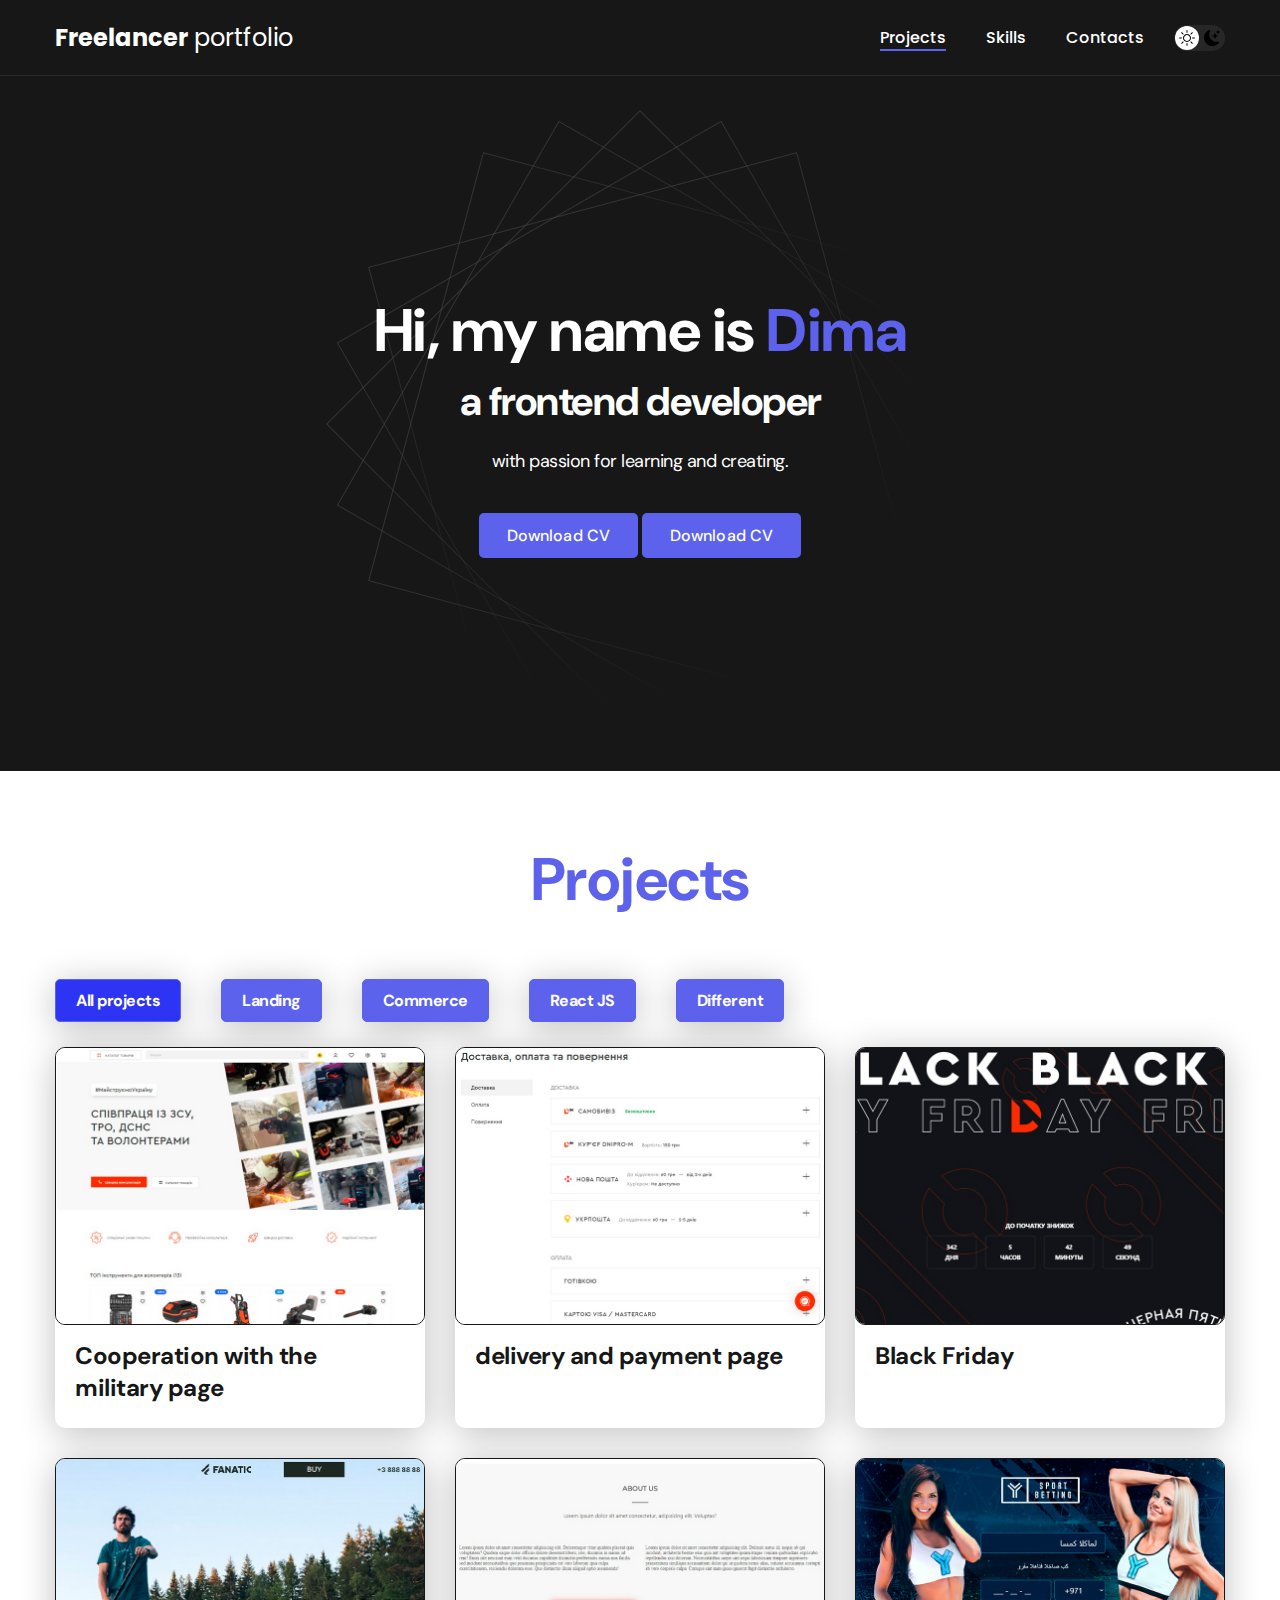
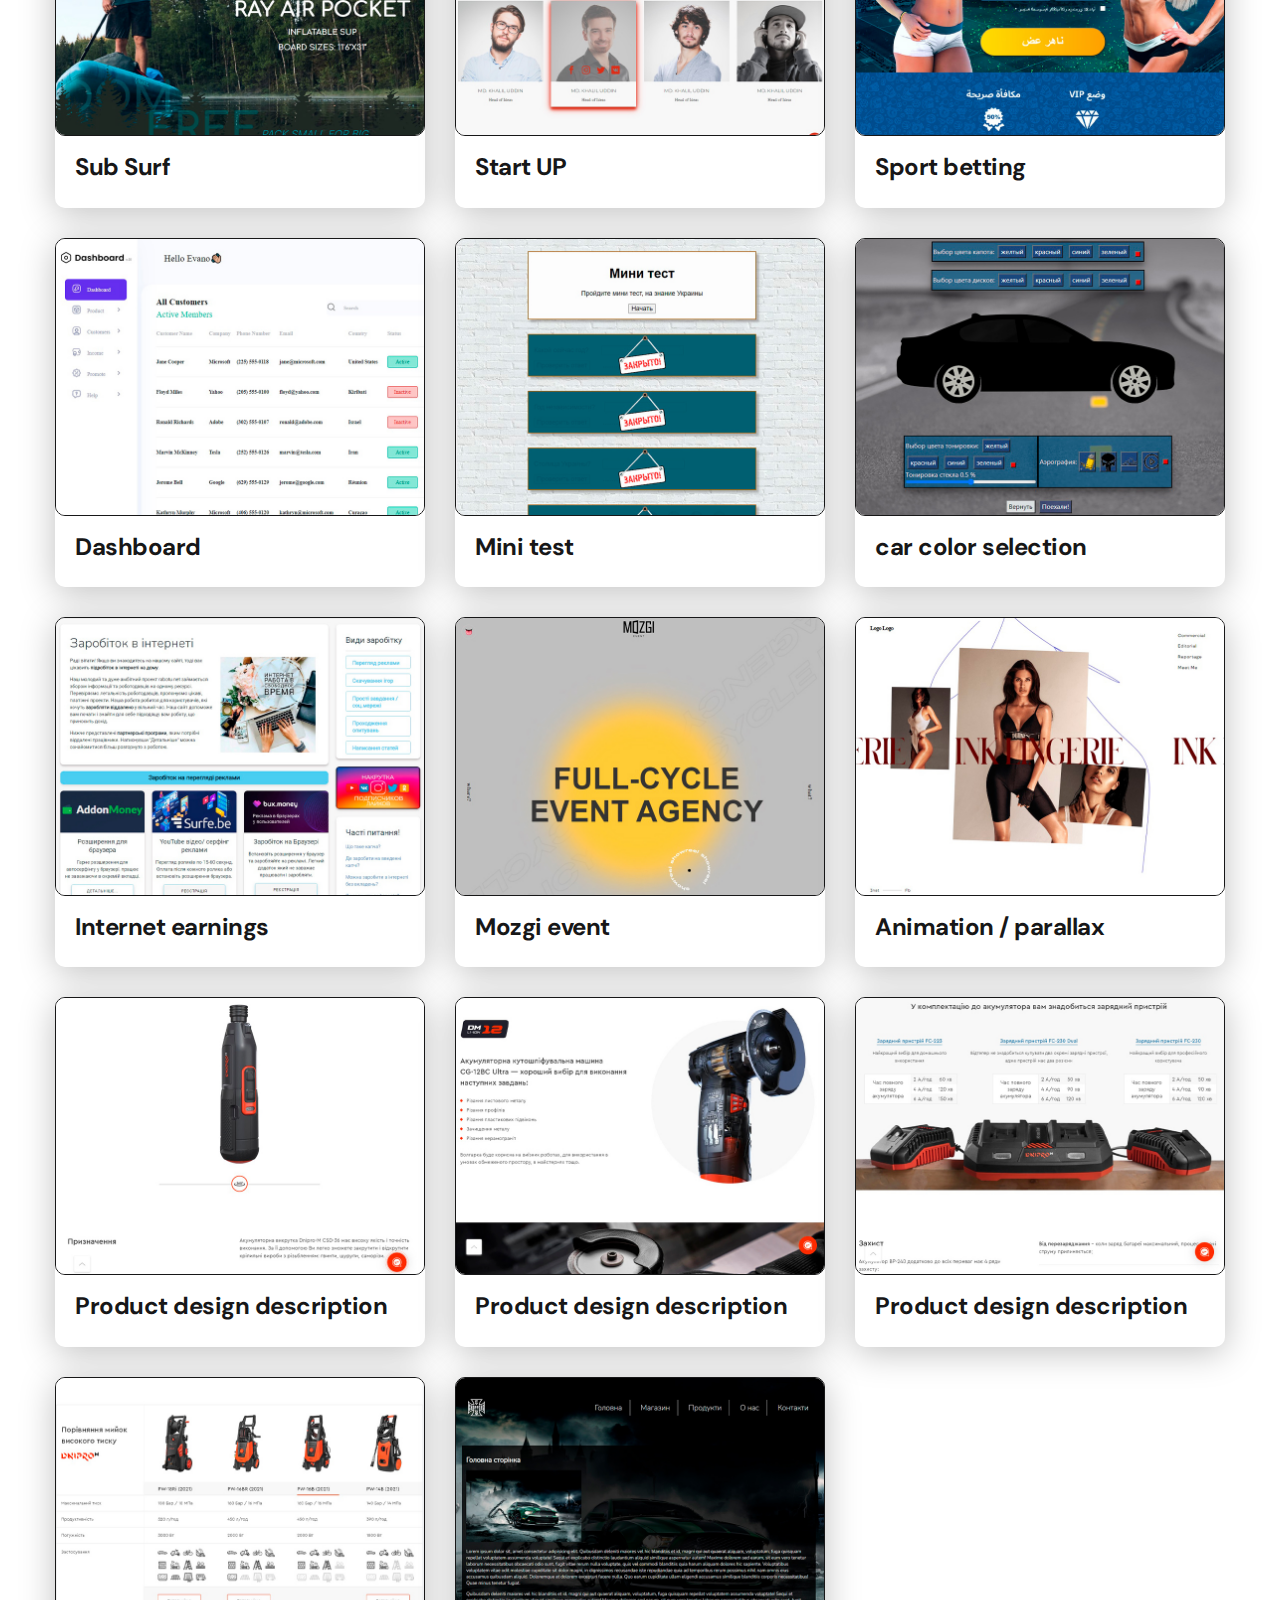
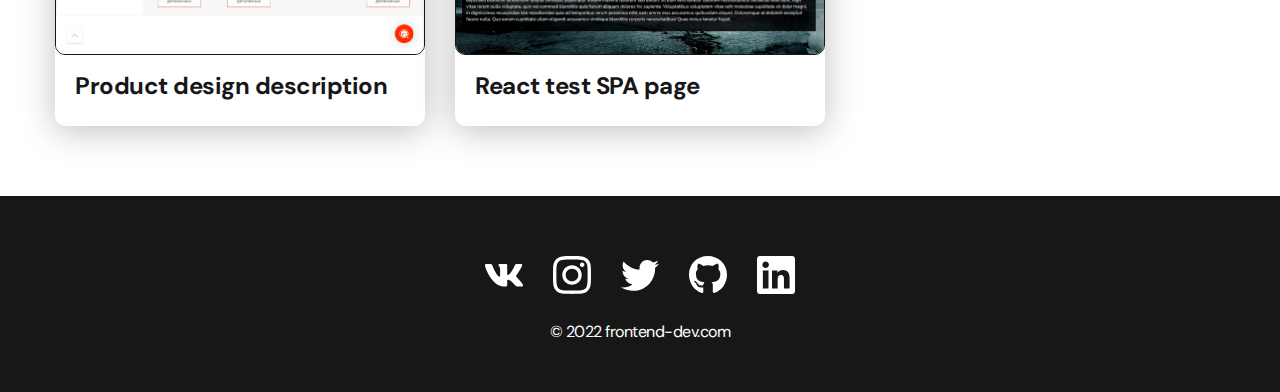
==== index.html @ 2f776481 "dsd" ====
<!DOCTYPE html>
<html lang="en">

<head>
    <meta charset="UTF-8">
    <meta http-equiv="X-UA-Compatible" content="IE=edge">
    <meta name="viewport" content="width=device-width, initial-scale=1.0">
    <title>Kulikov portfolio</title>
    <link rel="stylesheet" href="./css/main.css">
</head>

<body>
    <nav class="nav">
        <div class="container">
            <div class="nav-row">
                <a href="./index.html" class="logo"><strong>Freelancer</strong> portfolio</a>

                <button class="dark-mode-btn">
                    <img src="./img/icons/sun.svg" alt="sun" class="dark-mode-btn__icon">
                    <img src="./img/icons/moon.svg" alt="moon" class="dark-mode-btn__icon">
                </button>

                <ul class="nav-list">
                    <li class="nav-list__item"><a href="./index.html" class="nav-list__link nav-list__link--active">Projects</a></li>
                    <li class="nav-list__item"><a href="./skills.html" class="nav-list__link">Skills</a></li>
                    <li class="nav-list__item"><a href="./contacts.html" class="nav-list__link">Contacts</a></li>
                </ul>
            </div>
        </div>
    </nav>

    <header class="header">
        <div class="header__wrapper">
            <h1 class="header__title">
                <strong>Hi, my name is <em>Dima</em></strong><br>
                a frontend developer
            </h1>
            <div class="header__text">
                <p>with passion for learning and creating.</p>
            </div>
            <a href="/front-end developer.rar" download class="btn">Download CV</a>
            <a href="/front-end developer.pdf" class="btn">Download CV</a>
        </div>
    </header>

    <main class="section">
        <div class="container">
            <h2 class="title-1">Projects</h2>

            <ul class="projects__filter">
                <li class="projects__filter--item projects__filter--item--active">All projects</li>
                <li class="projects__filter--item">Landing</li>
                <li class="projects__filter--item">Commerce</li>
                <li class="projects__filter--item">React JS</li>
                <li class="projects__filter--item">Different</li>
            </ul>


            <ul class="projects" id="projects"></ul>
        </div>
    </main>

    <footer class="footer">
        <div class="container">
            <div class="footer__wrapper">
                <ul class="social">
                    <li class="social__item"><a href="#!"><img src="./img/icons/vk.svg" alt="icon"></a></li>
                    <li class="social__item"><a href="#!"><img src="./img/icons/instagram.svg" alt="icon"></a></li>
                    <li class="social__item"><a href="#!"><img src="./img/icons/twitter.svg" alt="icon"></a></li>
                    <li class="social__item"><a href="#!"><img src="./img/icons/github.svg" alt="icon"></a></li>
                    <li class="social__item"><a href="#!"><img src="./img/icons/linkedIn.svg" alt="icon"></a></li>
                </ul>

                <div class="copyright">
                    <p>© 2022 frontend-dev.com</p>
                </div>
            </div>
        </div>
    </footer>

    <script type="module" src="./js/projects.js"> </script>
    <script src="./js/main.js"> </script>
</body>

</html>

<!-- https://www.youtube.com/watch?v=tYdnepSqtNE&t=24s -->
---- css/main.css ----
@import url("https://fonts.googleapis.com/css2?family=DM+Sans:wght@400;500;700&family=Poppins:wght@400;500;700&display=swap");
@import "./reset.css";
@import "./project-page.css";

/* 
font-family: 'DM Sans', sans-serif; 
font-family: 'Poppins', sans-serif; 
 */
/* *{
    border: 1px solid red;
} */

:root {
    --blackpure: #000;
    --black: #171718;
    --black-border: #26292d;
    --white: #fff;
    --purple: #5c62ec;

    --text-color: var(--black);
    --dark-bg: var(--black);
    --dark-border: var(--black-border);
    --header-text: var(--white);
    --accent: var(--purple);
    
    /* Light mode */
    --page-bg: var(--white);
    --text-color: var(--black);
    --project-card-bg: var(--white);
    --project-card-text: var(--black);
    --box-shadow: 0px 5px 35px rgba(0, 0, 0, 0.25)

}

.dark {
    --page-bg: #252526;
    --text-color: var(--white);
    --project-card-bg: var(--black);
    --project-card-text: var(--white);
    --box-shadow: 0px 5px 35px rgba(0, 0, 0, 0.8)
}

html,
body {
    display: flex;
    flex-direction: column;
    min-height: 100vh;
    font-family: "DM Sans", sans-serif;
    letter-spacing: -0.5px;
    /* light mode */
    background-color: var(--page-bg);
    color: var(--text-color);
}
/* img {
    width: 100%;
    max-width: 100%;
} */
.container {
    padding: 0 15px;
    max-width: 1200px;
    margin: 0 auto;
}

.section {
    padding: 70px 0;
}

.title-1 {
    margin-bottom: 60px;
    font-size: 60px;
    font-weight: 700;
    line-height: 1.3;
    color: var(--accent);
    text-align: center;
}

.title-2 {
    font-size: 40px;
    line-height: 1.3;
    margin-bottom: 20px;
    font-weight: 700;
}
/*-------- Nav --------*/
.nav {
    padding: 20px 0;
    border-bottom: 1px solid var(--dark-border);
    background-color: var(--dark-bg);
    color: var(--header-text);
    letter-spacing: normal;
}

.nav-row {
    display: flex;
    justify-content: flex-end;
    align-items: center;
    column-gap: 30px;
    row-gap: 20px;
    flex-wrap: wrap;
}

.logo {
    margin-right: auto;
    color: var(--header-text);
    font-size: 24px;
    font-family: "Poppins", sans-serif;
}
.logo strong {
    font-weight: 700;
}
.nav-list {
    display: flex;
    flex-wrap: wrap;
    row-gap: 10px;
    align-items: center;
    column-gap: 40px;
    font-size: 16px;
    font-weight: 500;
    font-family: "Poppins", sans-serif;
}

.nav-list__link {
    color: var(--header-text);
    transition: opacity 0.2s ease-in;
}
.nav-list__link:hover {
    opacity: 0.8;
}
.nav-list__link--active {
    position: relative;
}
.nav-list__link--active::before {
    content: "";
    position: absolute;
    top: 100%;
    left: 0;
    display: block;
    height: 2px;
    width: 100%;
    background-color: var(--accent);
}
/*---- Dark mode btn -----*/
.dark-mode-btn {
    order: 1;
    position: relative;
    display: flex;
    justify-content: space-between;
    width: 51px;
    height: 26px;
    background-color: #272727;
    border-radius: 50px;
    padding: 5px;
}
.dark-mode-btn::before {
    content: "";
    position: absolute;
    top: 1px;
    left: 1px;
    display: block;
    width: 24px;
    height: 24px;
    border-radius: 50%;
    background-color: var(--white);
    transition: left 0.2s ease-in;
}
.dark-mode-btn--active::before {
    left: 26px;
}
.dark-mode-btn__icon {
    position: relative;
    z-index: 9;
}

/*---- HEADER -----*/
.header {
    padding: 40px 0;
    min-height: 695px;
    background-color: var(--dark-bg);
    background-image: url("../img/header_bg.png");
    background-position: center;
    background-repeat: no-repeat;
    background-size: auto;
    color: var(--header-text);
    display: flex;
    justify-content: center;
    align-items: center;
    text-align: center;
}
.header__wrapper {
    max-width: 660px;
    padding: 0 15px;
}
.header__title {
    font-size: 40px;
    font-weight: 700;
    line-height: 1.4;
    margin-bottom: 20px;
}
.header__title strong {
    font-size: 60px;
    font-weight: 700;
}
.header__title em {
    font-style: normal;
    color: var(--accent);
}
.header__text {
    font-size: 18px;
    line-height: 24px;
    margin-bottom: 40px;
}

/* 
все последующие Р кроме первой, если будут, получать отступ,
чтобы ничего не склеелось и не сломалось
 */
.header__text p + p {
    margin-top: 0.5em;
}
.btn {
    display: inline-block;
    padding: 12px 28px;
    border-radius: 5px;
    background-color: var(--accent);
    color: var(--white);
    font-size: 16px;
    font-weight: 500;
    letter-spacing: 0.15px;
    transition: opacity 0.2s ease-in;
}
.btn:hover {
    opacity: 0.8;
}
.btn:active {
    position: relative;
    top: 1px;
}

/* projects */
.projects {
    display: flex;
    flex-wrap: wrap;
    justify-content: flex-start;
    column-gap: 30px;
    row-gap: 30px;
    
}
.project {
    max-width: 370px;
    background-color: var(--project-card-bg);
    box-shadow: var(--box-shadow);
    border-radius: 10px;
    cursor: pointer;
}
.project__img {
    border-radius: 10px;
    border: 1px solid var(--black);
}
.project__title {
    padding: 15px 20px 25px;
    font-weight: 700;
    font-size: 24px;
    line-height: 1.3;
    color: var(--project-card-text);
}
/* Кнопки для переключения списка проэктов */
.projects__filter{
    display: flex;
    column-gap: 40px;
    row-gap: 10px;
    margin-bottom: 25px;
    flex-wrap: wrap;
}
.projects__filter--item {
    cursor: pointer;
    padding: 10px 20px;
    border: 1px solid var(--accent);
    border-radius: 5px;
    font-weight: 700;
    background-color: var(--accent);
    color: var(--white);
    box-shadow: var(--box-shadow);
    transition: opacity 0.2s ease-in;
}
.projects__filter--item:hover {
    opacity: 0.8;
}
.projects__filter--item:active {
    position: relative;
    top: 1px;
}
.projects__filter--item--active{
    background-color: #2e34f3;
}
/* модальное окно карточек */
.project__modal{
    position: fixed;
    display: none;
    flex-direction: column;
    row-gap: 30px;
    justify-content: center;
    align-items: center;
    top: 0;
    right: 0;
    bottom: 0;
    left: 0;
    background-color: var(--project-card-bg);
    z-index: 9;
}
.project__modal--open{
    display: flex;
    padding: 0 15px;
    font-size: 24px;
    font-weight: 500;
}
.project__modal--img{
    /* max-width: 700px; */
    box-shadow: var(--box-shadow);
    border-radius: 5px;
    /* padding: 0 15px; */
}
.project__modal--close{
    position: absolute;
    top: 5vh;
    right: 10%;
    width: 50px;
    height: 50px;
    /* background-color: #fff; */
    cursor: pointer;
   
}
.project__modal--close:hover::before{
    transform: rotate(60deg);
    background-color: red;
    
}
.project__modal--close:hover::after{
    transform: rotate(-60deg);
    background-color: red;
}
.project__modal--close::before{
    content: '';
    position: absolute;
    top: 0;
    bottom: 0;
    right: 50%;
    width: 2px;
    background-color: var(--text-color);
    transform: rotate(50deg);
    transition: transform .3s;
}
.project__modal--close::after{
    content: '';
    position: absolute;
    top: 0;
    bottom: 0;
    left: 50%;
    width: 2px;
    background-color: var(--text-color);
    transform: rotate(-50deg);
    transition: transform .3s;
}
.project__modal--btn {
    display: flex;
    column-gap: 30px;
}
/* Content list */
.content-list {
    max-width: 570px;
    margin: 0 auto;
    display: flex;
    flex-direction: column;
    align-items: center;
    justify-content: center;
    text-align: center;
    row-gap: 40px;
}
.content-list a {
    color: var(--accent);
}
.content-list__item {
    font-size: 18px;
    line-height: 1.5;
}
.content-list__item p + p {
    margin-top: 0.5em;
}

/* footer */
.footer {
    background-color: var(--dark-bg);
    padding: 60px 0 50px;
    color: var(--header-text);
    margin-top: auto;
}
.footer__wrapper {
    display: flex;
    flex-direction: column;
    align-items: center;
    row-gap: 27px;
}
.social {
    display: flex;
    column-gap: 30px;
    align-items: center;
}
.copyright {
    font-size: 16px;
}
@media (max-width: 1199px) {
    .projects{
        justify-content: center;
    }
}
@media (max-width: 620px) {
    /* header */
    .header {
        min-height: unset;
    }
    .header__title {
        font-size: 30px;
    }
    .header__title strong {
        font-size: 40px;
    }
    /* nav */
    .nav-row {
        justify-content: space-between;
    }
    .dark-mode-btn {
        order: 0;
    }
    /* general */
    .section {
        padding:  40px 0;
    }
    .title-1 {
        margin-bottom: 30px;
        font-size: 40px;
    }
    .title-2 {
        margin-bottom: 10px;
        font-size: 30px;
    }
    /* project */
    .project__modal--open{
        font-size: 18px;
        font-weight: 500;
    }
    .project__title {
        font-size: 22px;
    }
    .project-details_desc {
        margin-bottom: 20px;
        font-size: 22px;
    }
    /* footer */
    .footer {
        padding: 40px 0 30px;
    }
    .social__item {
        width: 20px;
    }
    /* content */
    .content-list {
        row-gap: 20px;
    }
    .content-list__item {
        font-size: 16px;
    }
/* filter btn */
    .projects__filter{
        flex-direction: column;
    }
}
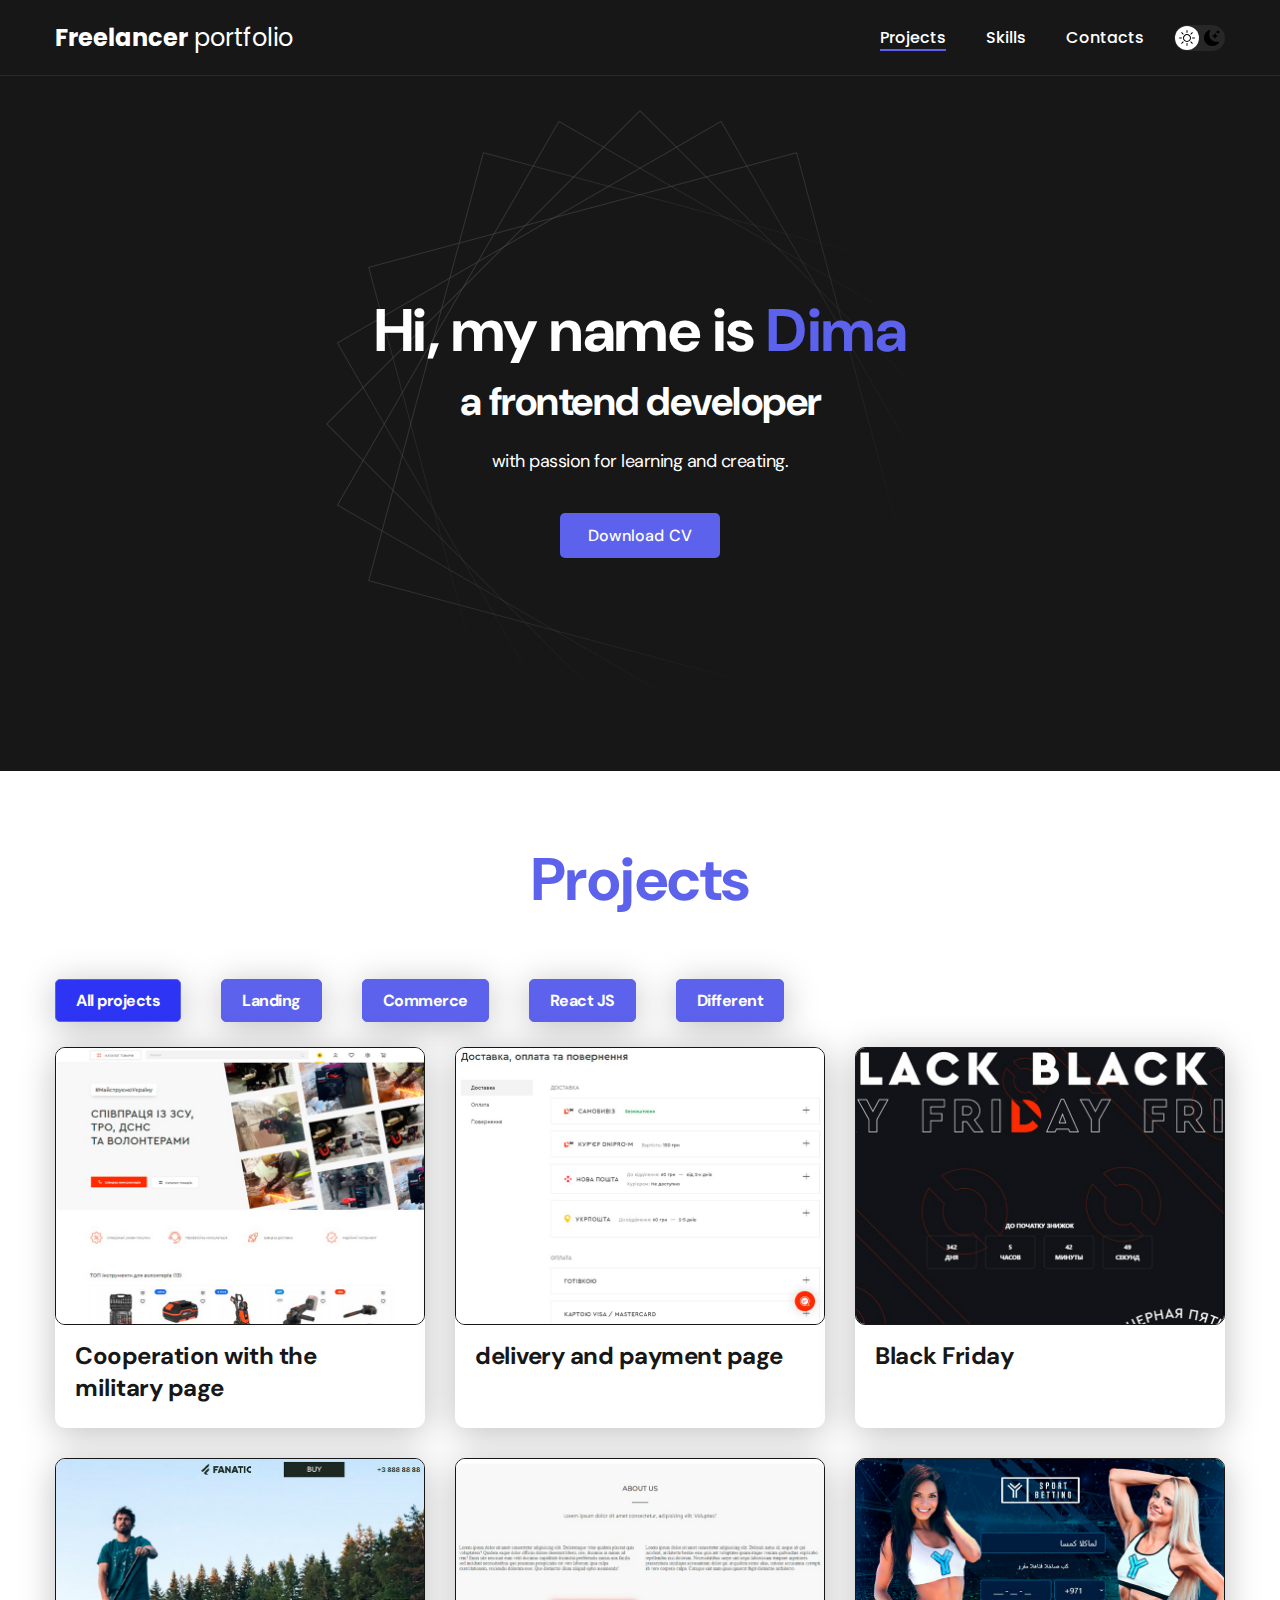
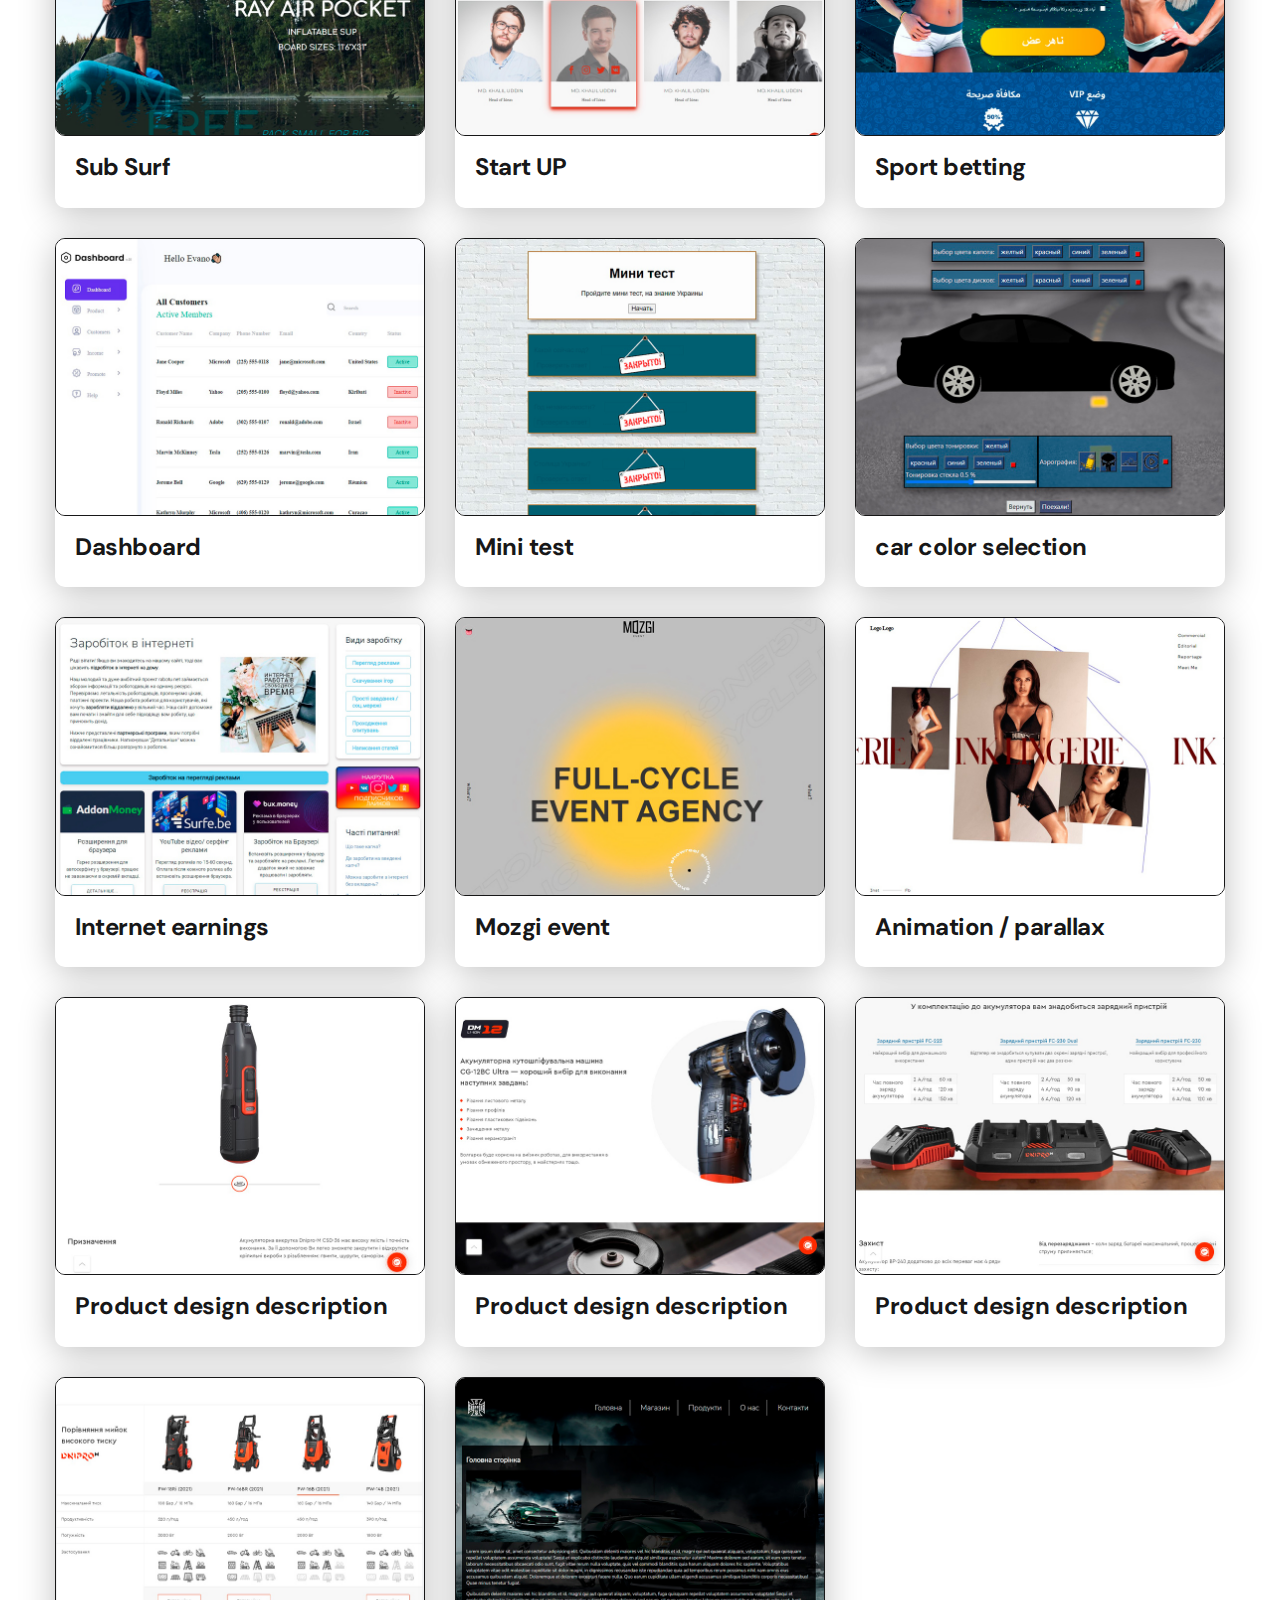
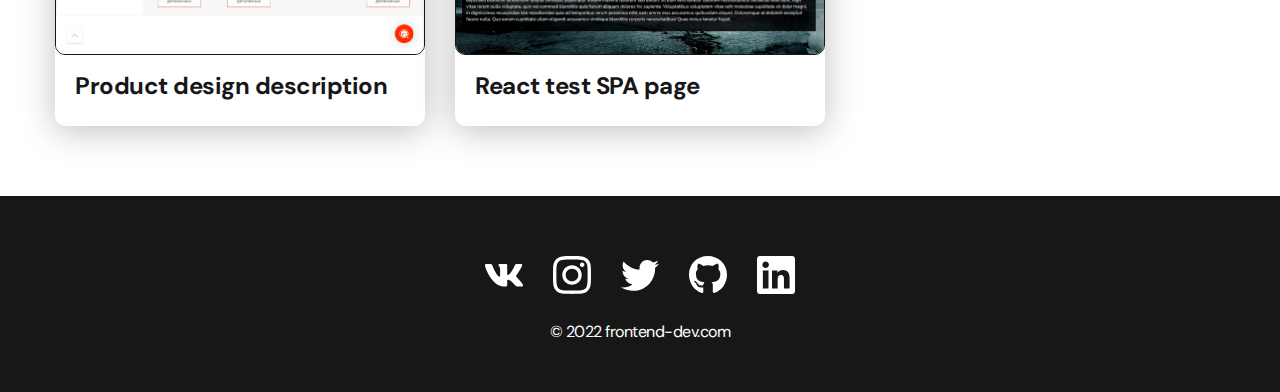
==== commit 04f85fc5: "ак" ====
--- a/index.html
+++ b/index.html
@@ -38,8 +38,8 @@
             <div class="header__text">
                 <p>with passion for learning and creating.</p>
             </div>
-            <a href="/front-end developer.rar" download class="btn">Download CV</a>
-            <a href="/front-end developer.pdf" class="btn">Download CV</a>
+            <a href="https://drive.google.com/file/d/1niqUKBAwTEg03Ofm0EmGEv9OfkGy6iXc/view?usp=share_link" download class="btn">Download
+                CV</a>
         </div>
     </header>
 
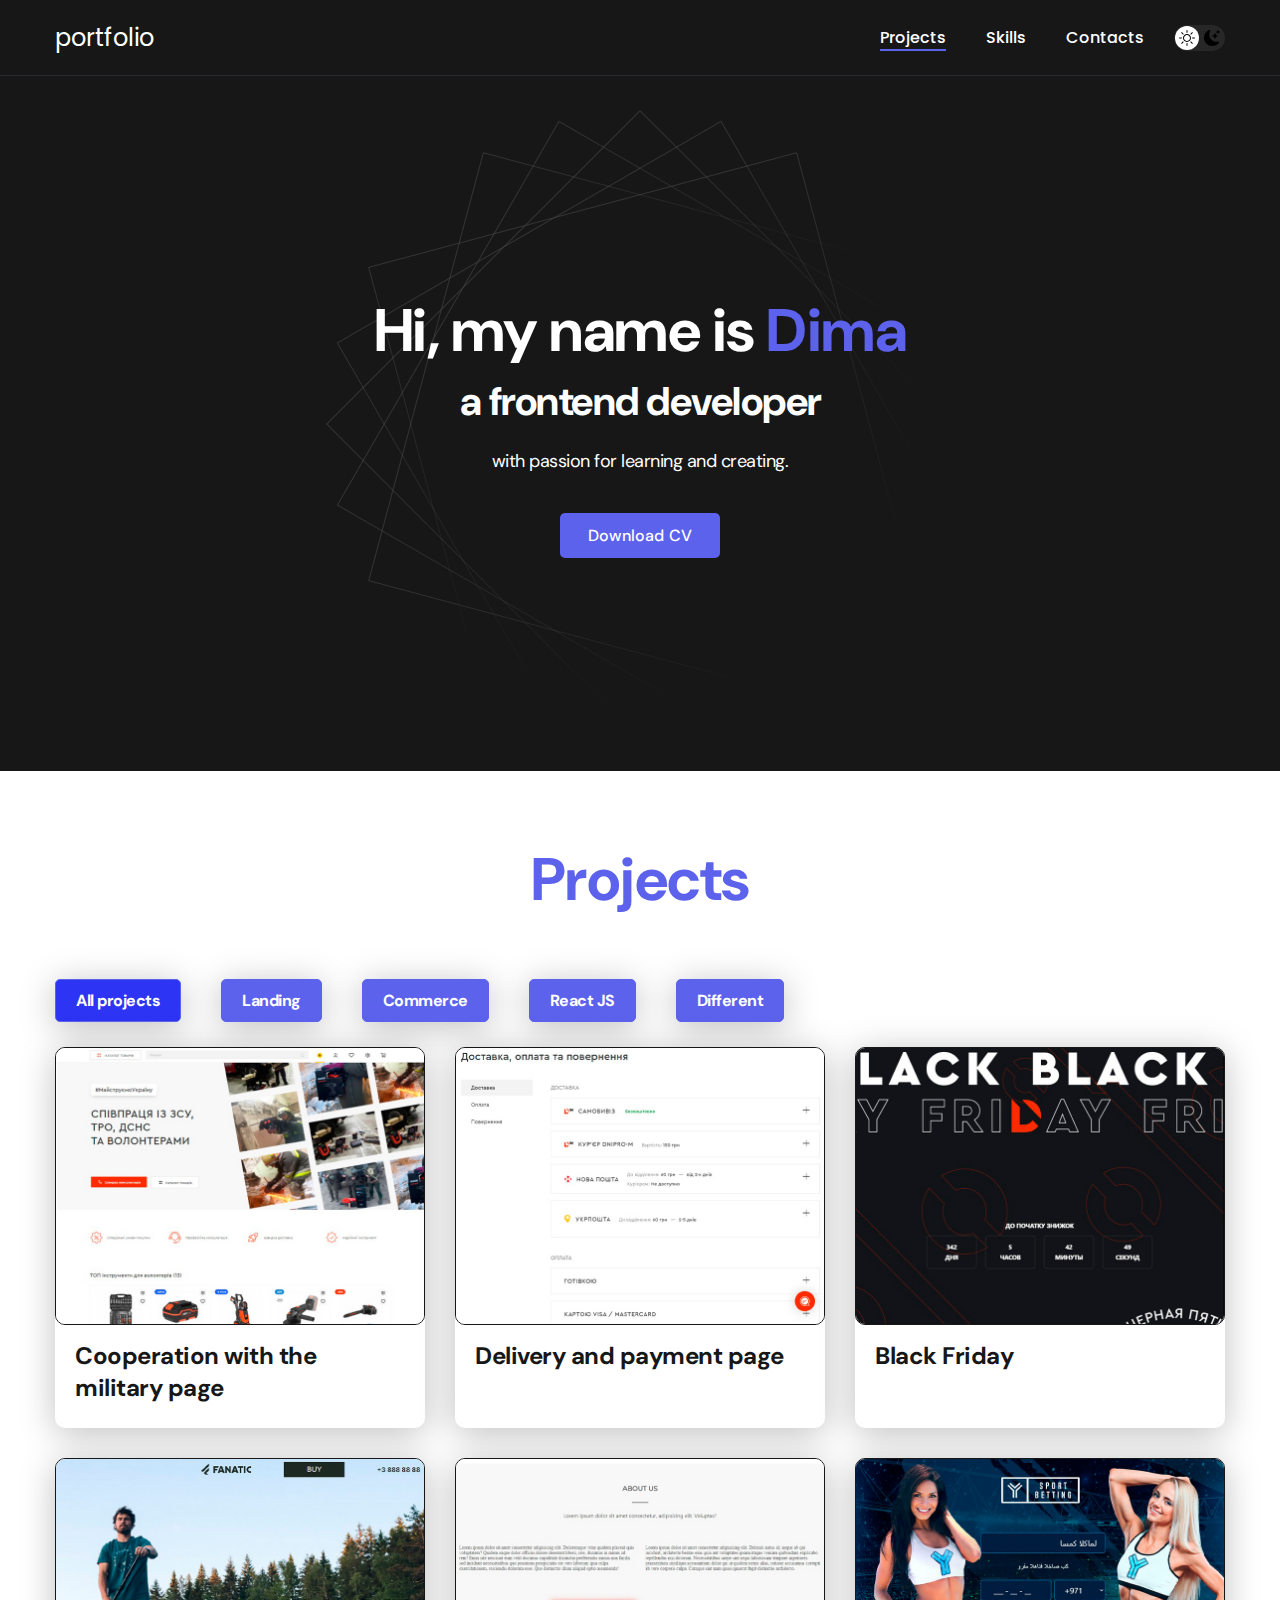
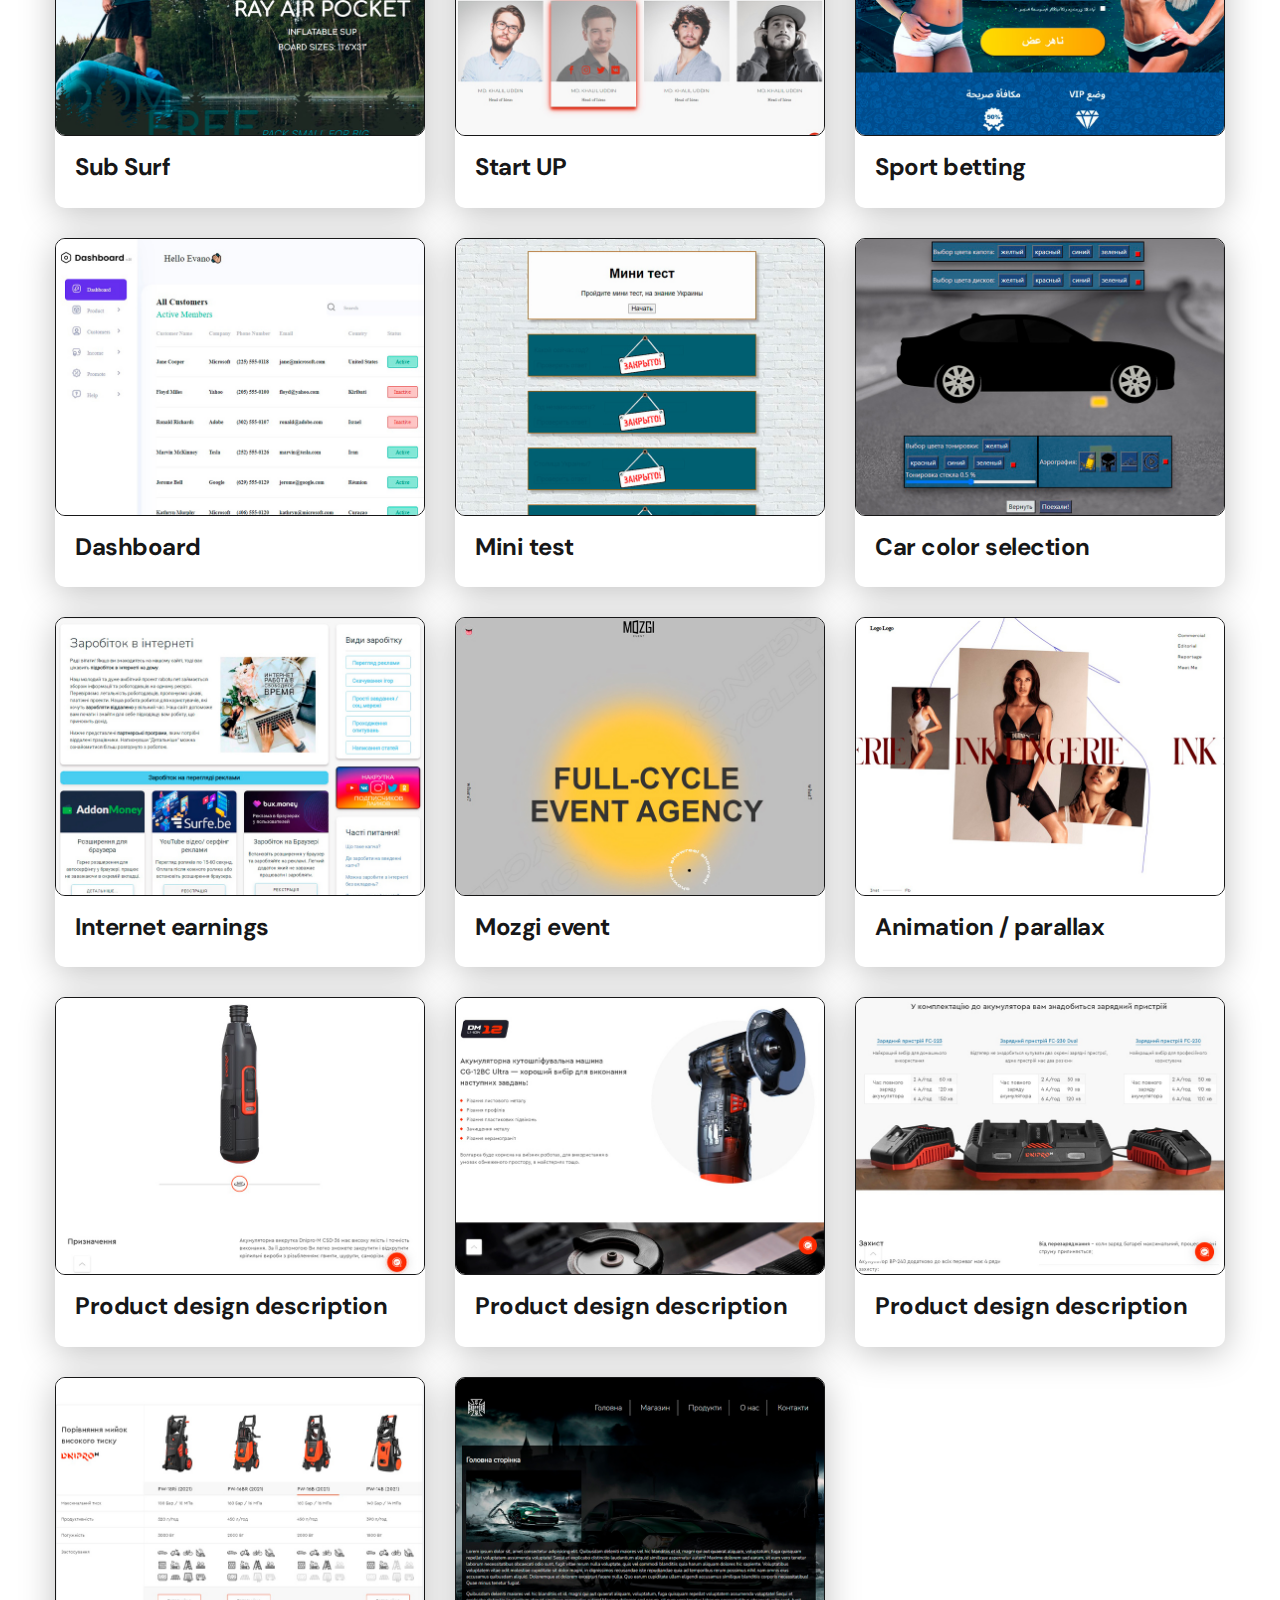
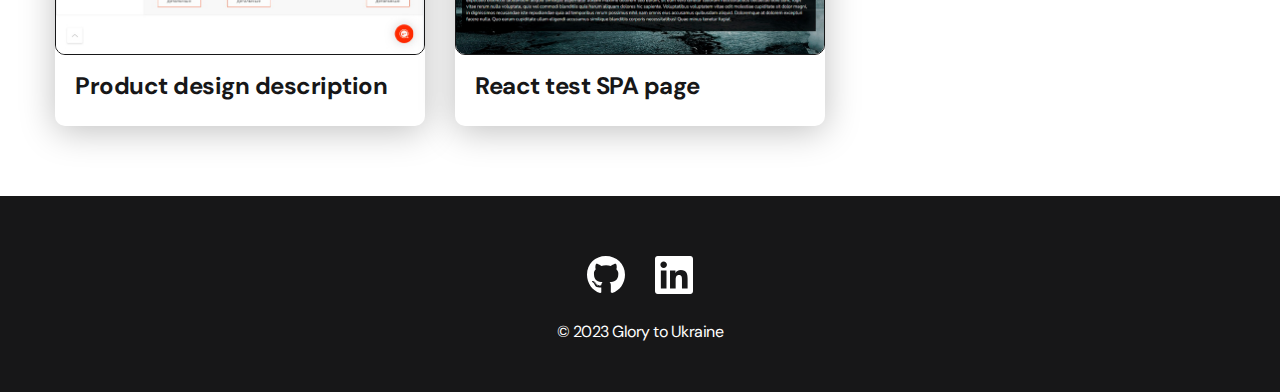
==== commit fa13a770: "DE" ====
--- a/index.html
+++ b/index.html
@@ -13,7 +13,7 @@
     <nav class="nav">
         <div class="container">
             <div class="nav-row">
-                <a href="./index.html" class="logo"><strong>Freelancer</strong> portfolio</a>
+                <a href="./index.html" class="logo">portfolio</a>
 
                 <button class="dark-mode-btn">
                     <img src="./img/icons/sun.svg" alt="sun" class="dark-mode-btn__icon">
@@ -38,7 +38,8 @@
             <div class="header__text">
                 <p>with passion for learning and creating.</p>
             </div>
-            <a href="https://drive.google.com/file/d/1niqUKBAwTEg03Ofm0EmGEv9OfkGy6iXc/view?usp=share_link" download class="btn">Download
+            <a href="https://drive.google.com/file/d/1niqUKBAwTEg03Ofm0EmGEv9OfkGy6iXc/view?usp=share_link" target="_blank"
+                class="btn">Download
                 CV</a>
         </div>
     </header>
@@ -64,15 +65,15 @@
         <div class="container">
             <div class="footer__wrapper">
                 <ul class="social">
-                    <li class="social__item"><a href="#!"><img src="./img/icons/vk.svg" alt="icon"></a></li>
-                    <li class="social__item"><a href="#!"><img src="./img/icons/instagram.svg" alt="icon"></a></li>
-                    <li class="social__item"><a href="#!"><img src="./img/icons/twitter.svg" alt="icon"></a></li>
-                    <li class="social__item"><a href="#!"><img src="./img/icons/github.svg" alt="icon"></a></li>
-                    <li class="social__item"><a href="#!"><img src="./img/icons/linkedIn.svg" alt="icon"></a></li>
+
+                    <li class="social__item"><a target="_blank" href="https://github.com/dima-kulikov"><img src="./img/icons/github.svg"
+                                alt="icon"></a></li>
+                    <li class="social__item"><a target="_blank" href="https://www.linkedin.com/in/dmitriy-kulikov-1373651aa/"><img
+                                src="./img/icons/linkedIn.svg" alt="icon"></a></li>
                 </ul>
 
                 <div class="copyright">
-                    <p>© 2022 frontend-dev.com</p>
+                    <p>© 2023 Glory to Ukraine</p>
                 </div>
             </div>
         </div>
--- a/css/main.css
+++ b/css/main.css
@@ -385,6 +385,18 @@
     margin-top: 0.5em;
 }
 
+/* certificates__list */
+.certificates__list{
+    display: flex;
+    flex-wrap: wrap;
+    justify-content: center;
+    column-gap: 25px;
+    row-gap: 25px;
+}
+.certificates__list img{
+    max-width: 400px;
+    width: 100%;
+}
 /* footer */
 .footer {
     background-color: var(--dark-bg);
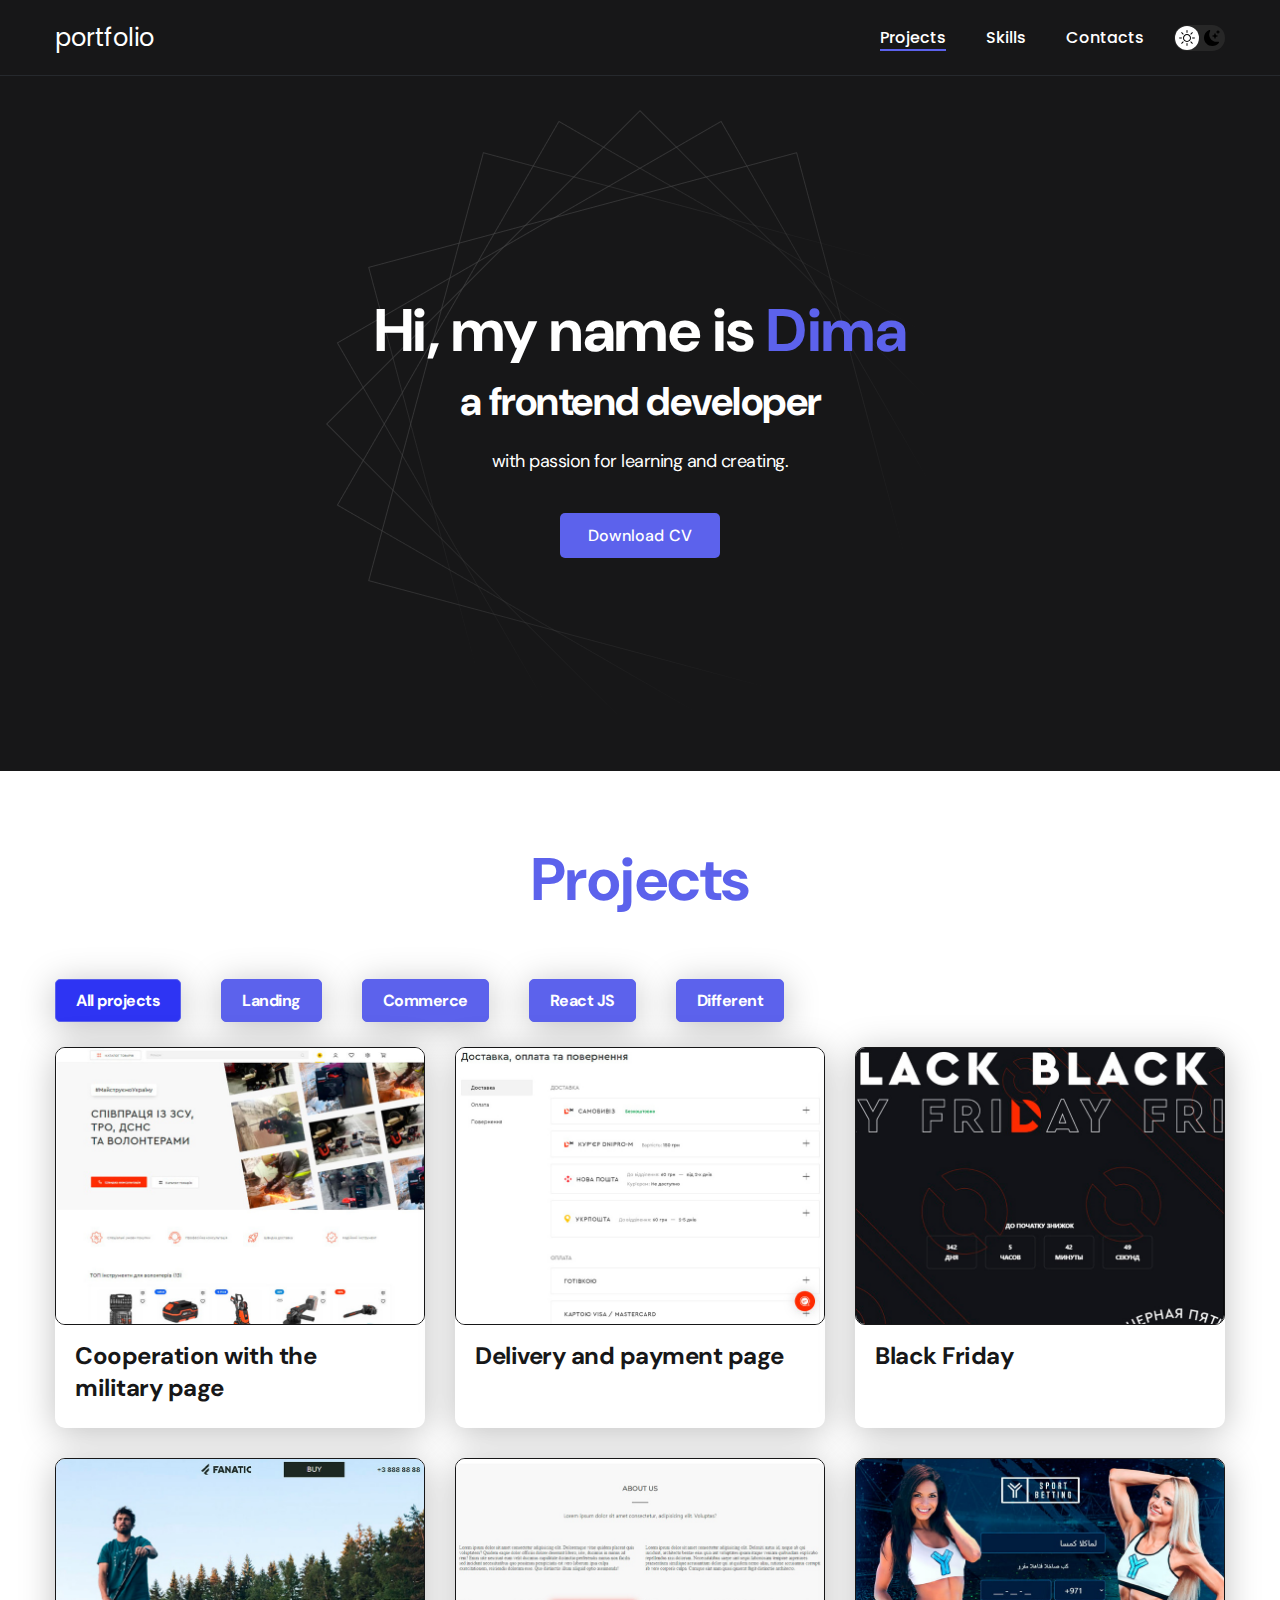
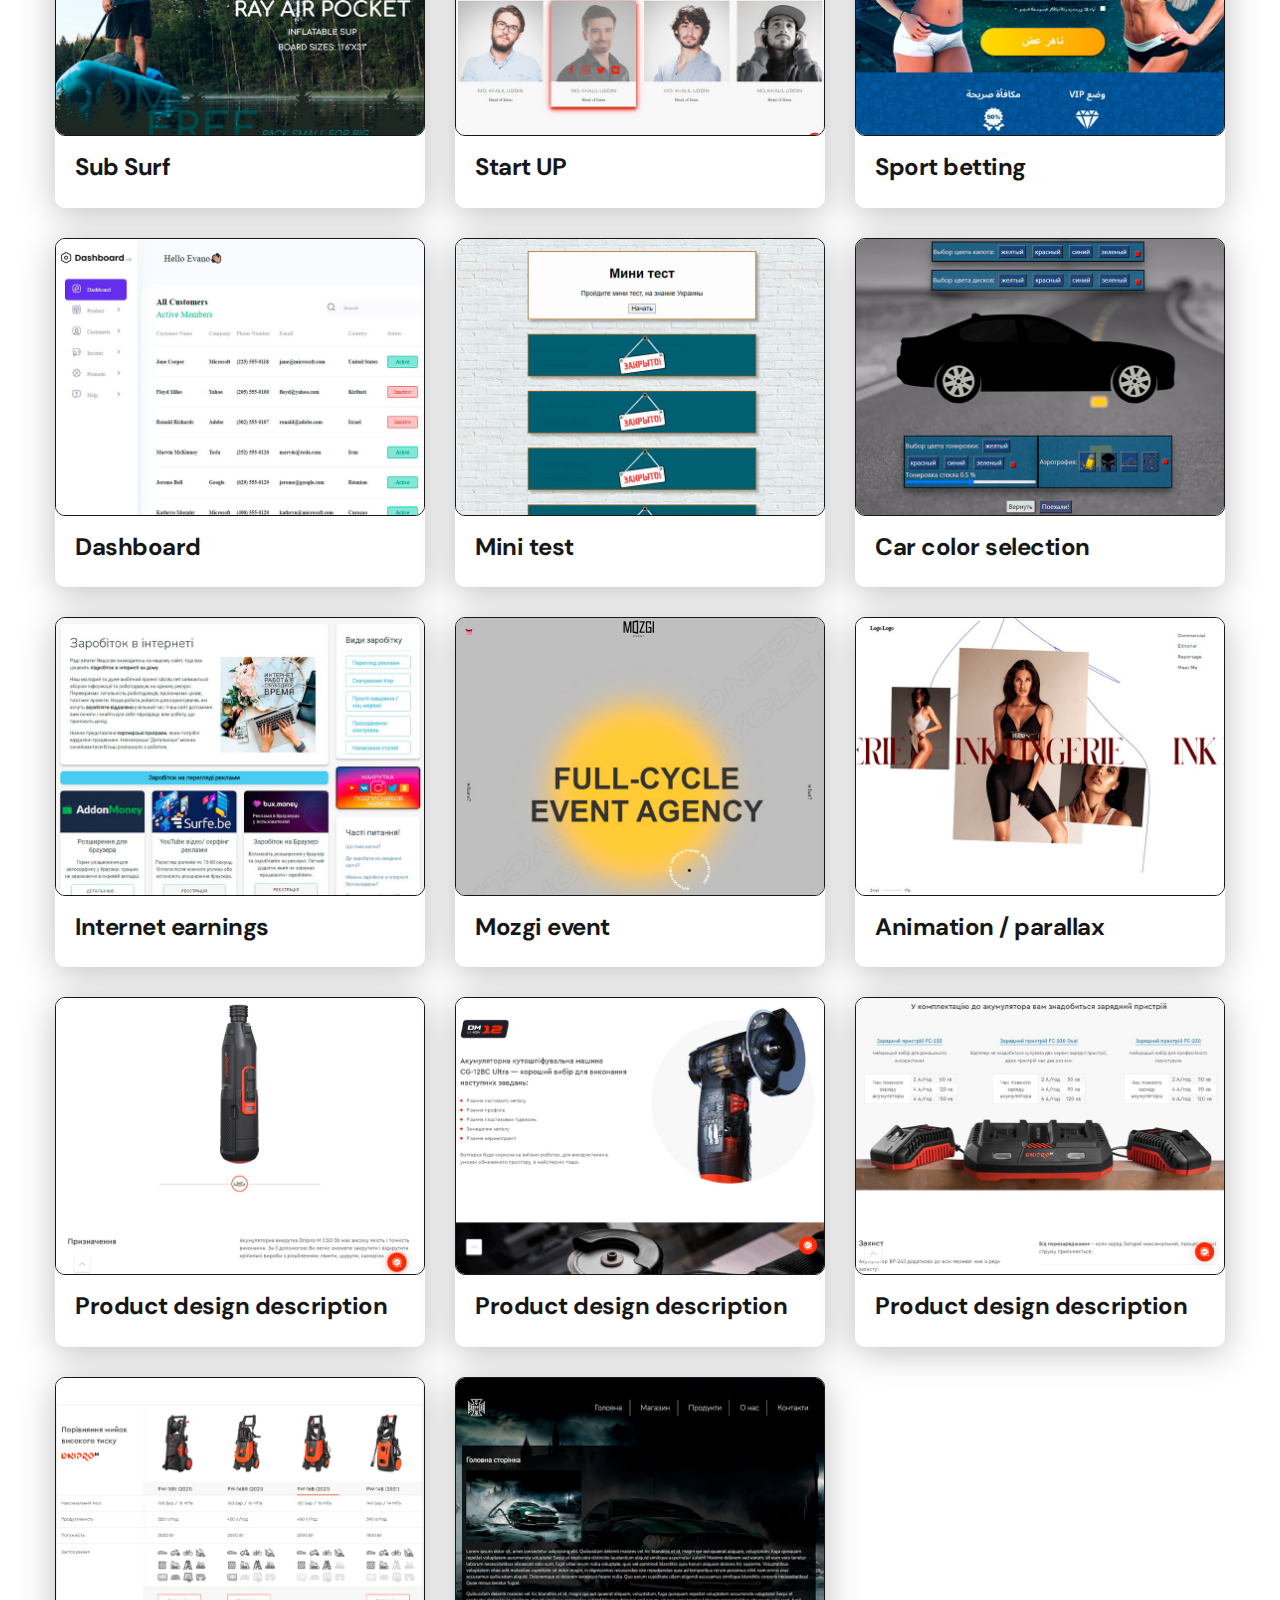
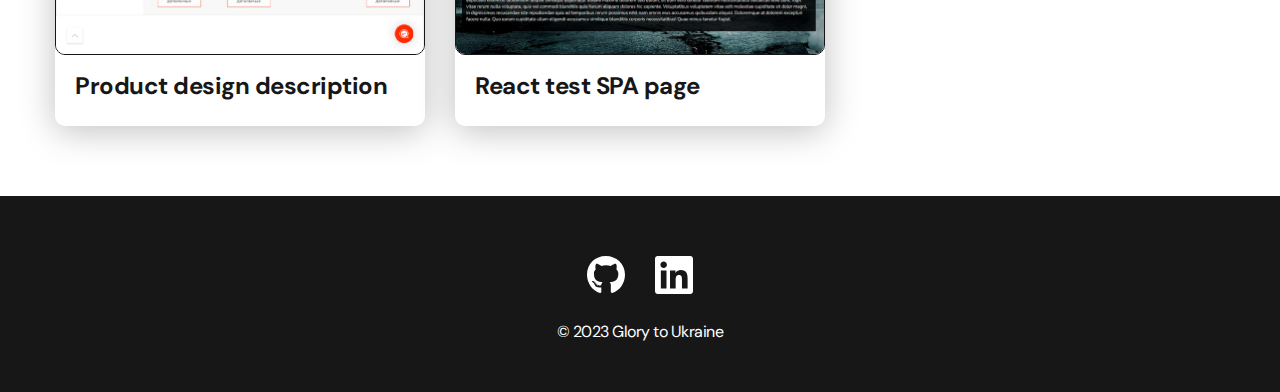
==== commit f582baee: "ауа" ====
--- a/index.html
+++ b/index.html
@@ -38,7 +38,7 @@
             <div class="header__text">
                 <p>with passion for learning and creating.</p>
             </div>
-            <a href="https://drive.google.com/file/d/1niqUKBAwTEg03Ofm0EmGEv9OfkGy6iXc/view?usp=share_link" target="_blank"
+            <a href="https://drive.google.com/file/d/1zaoVN1voGxiBpjt9CUB7BHDy22z8QCpL/view?usp=share_link" target="_blank"
                 class="btn">Download
                 CV</a>
         </div>
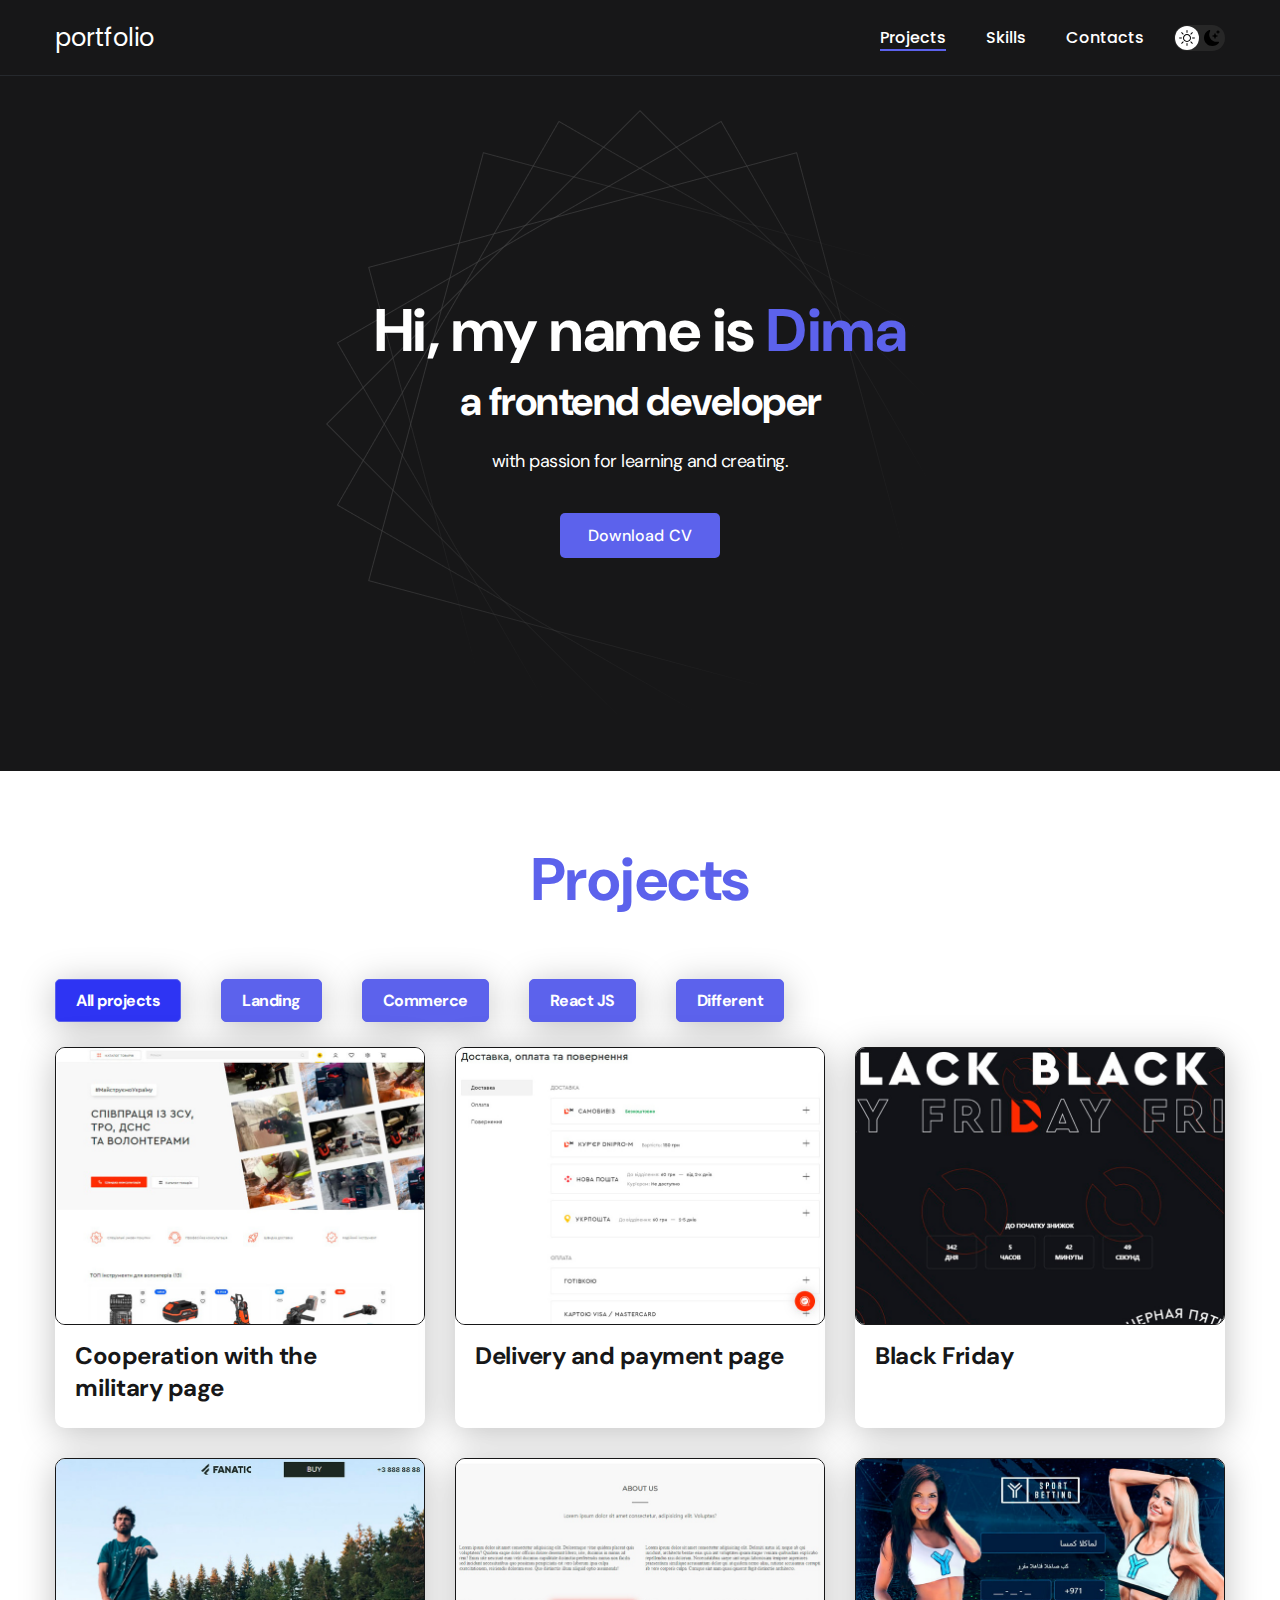
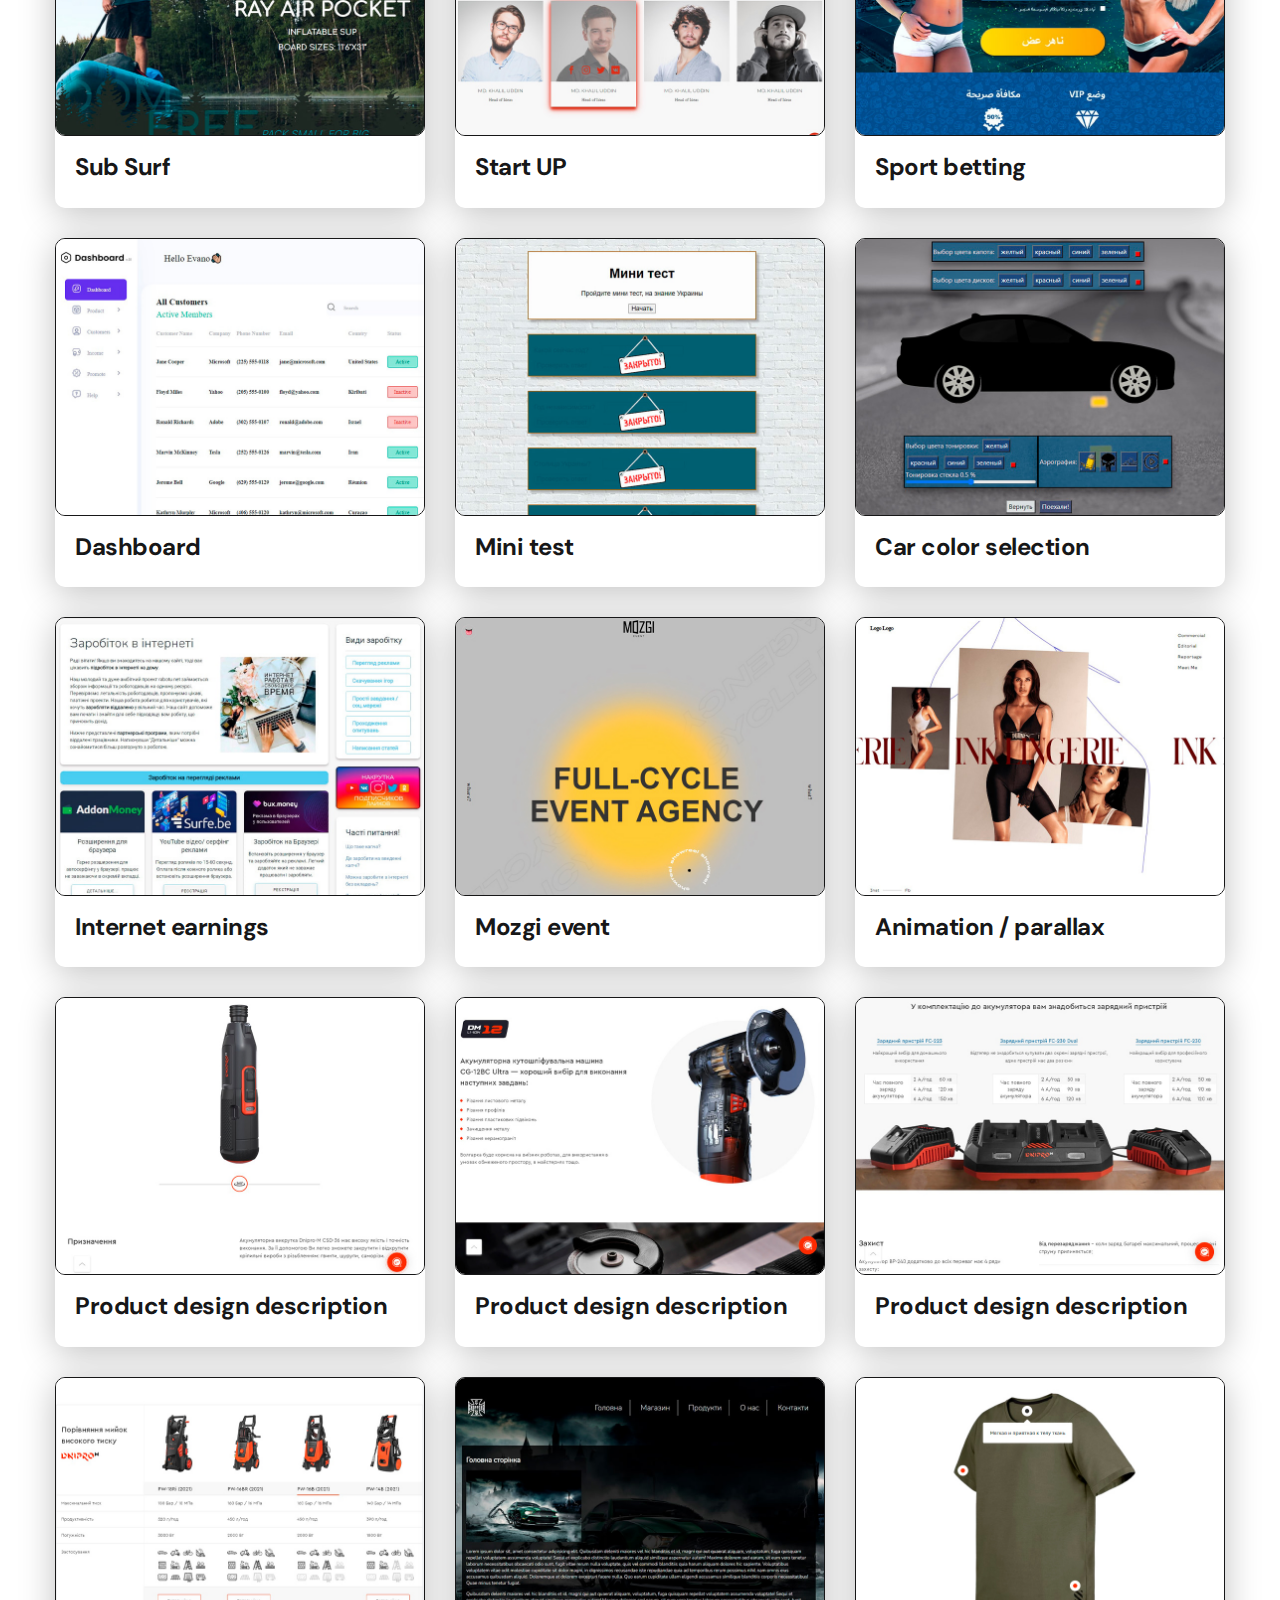
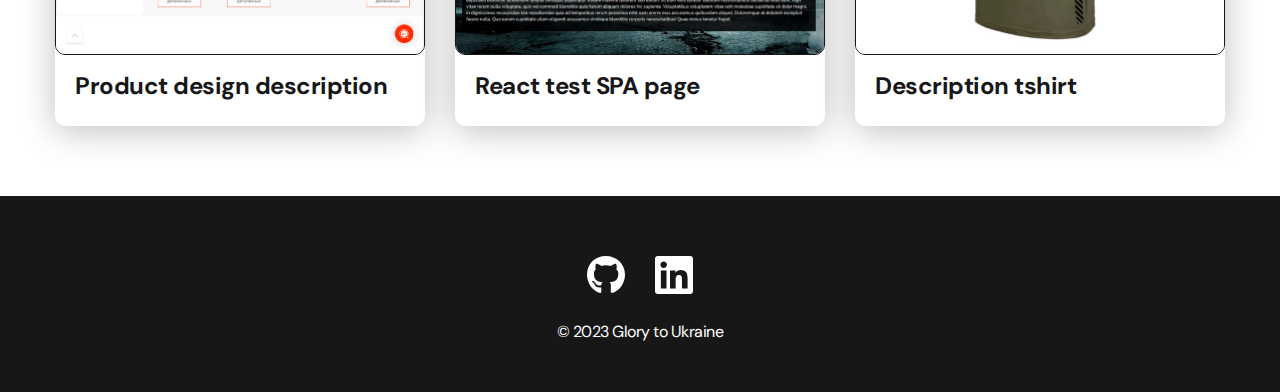
==== commit 05b02164: "ju" ====
--- a/index.html
+++ b/index.html
@@ -81,8 +81,7 @@
 
     <script type="module" src="./js/projects.js"> </script>
     <script src="./js/main.js"> </script>
+
 </body>
 
-</html>
-
-<!-- https://www.youtube.com/watch?v=tYdnepSqtNE&t=24s -->+</html>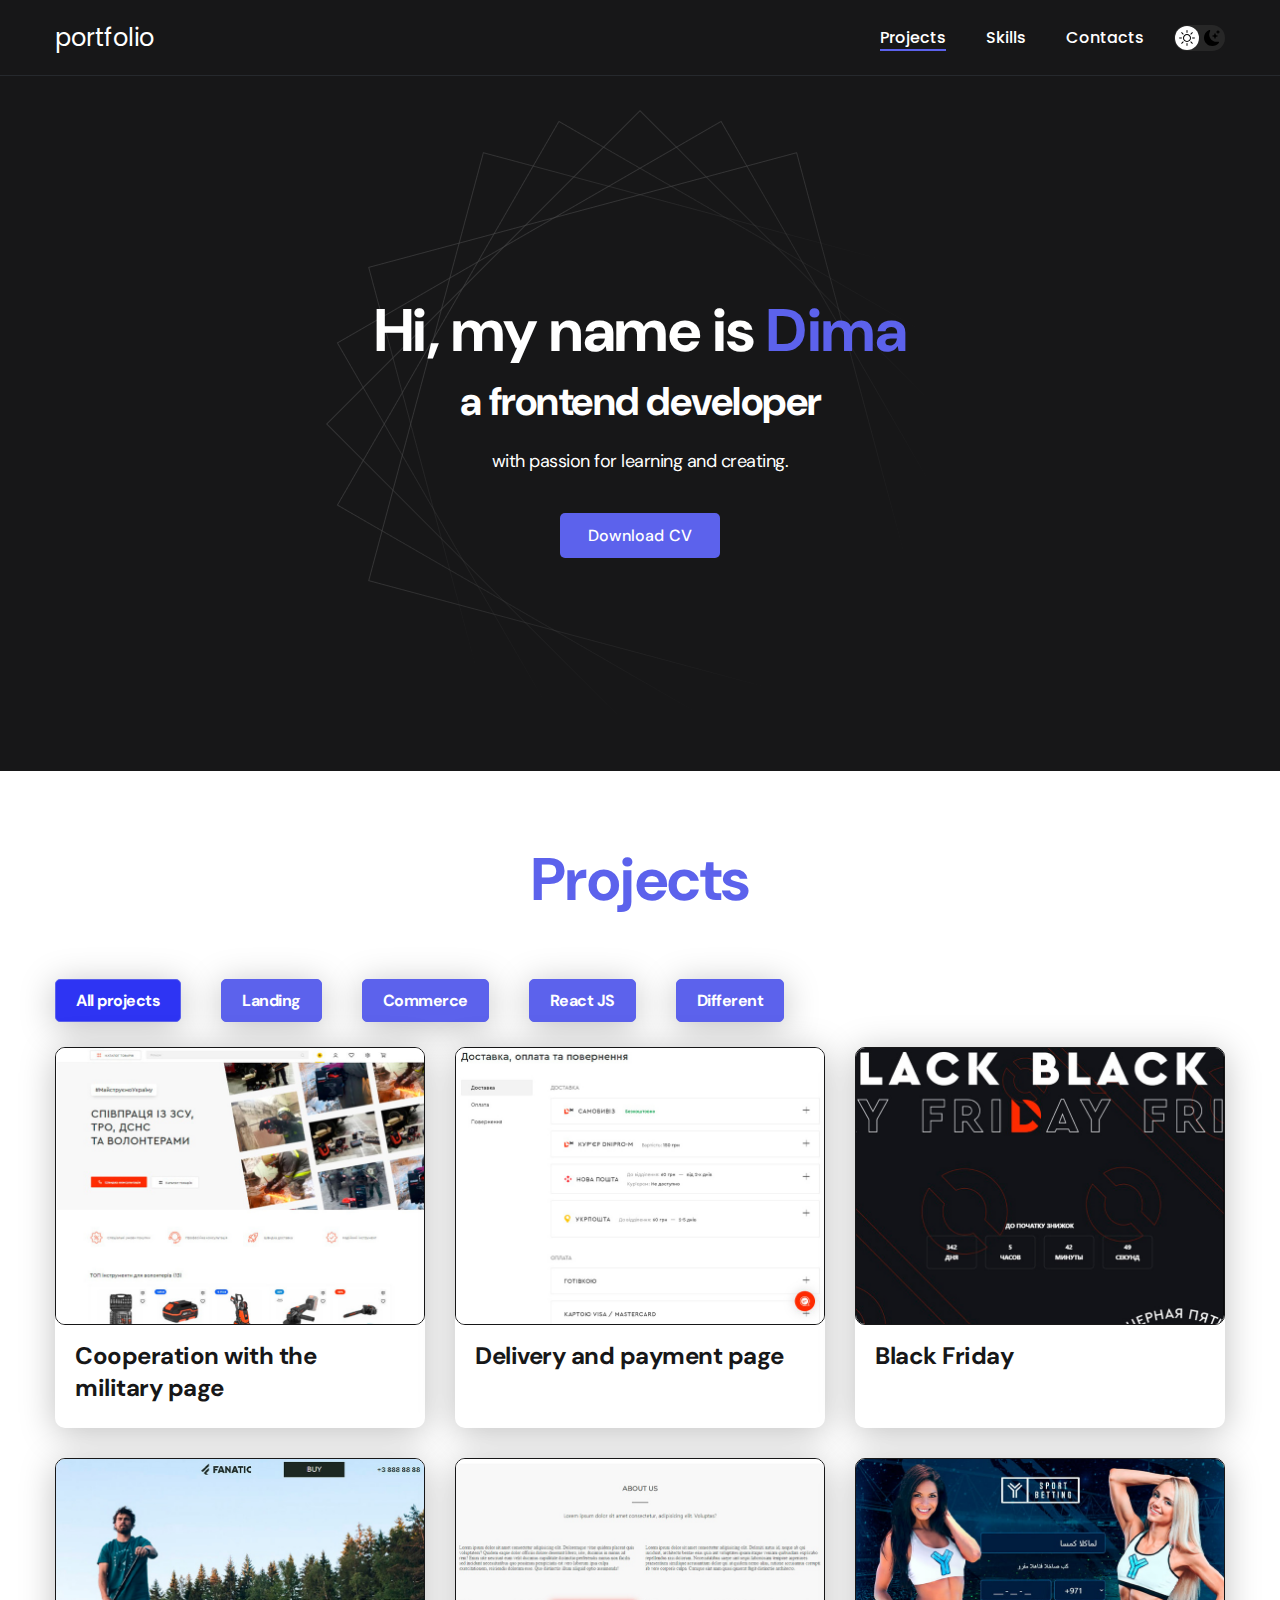
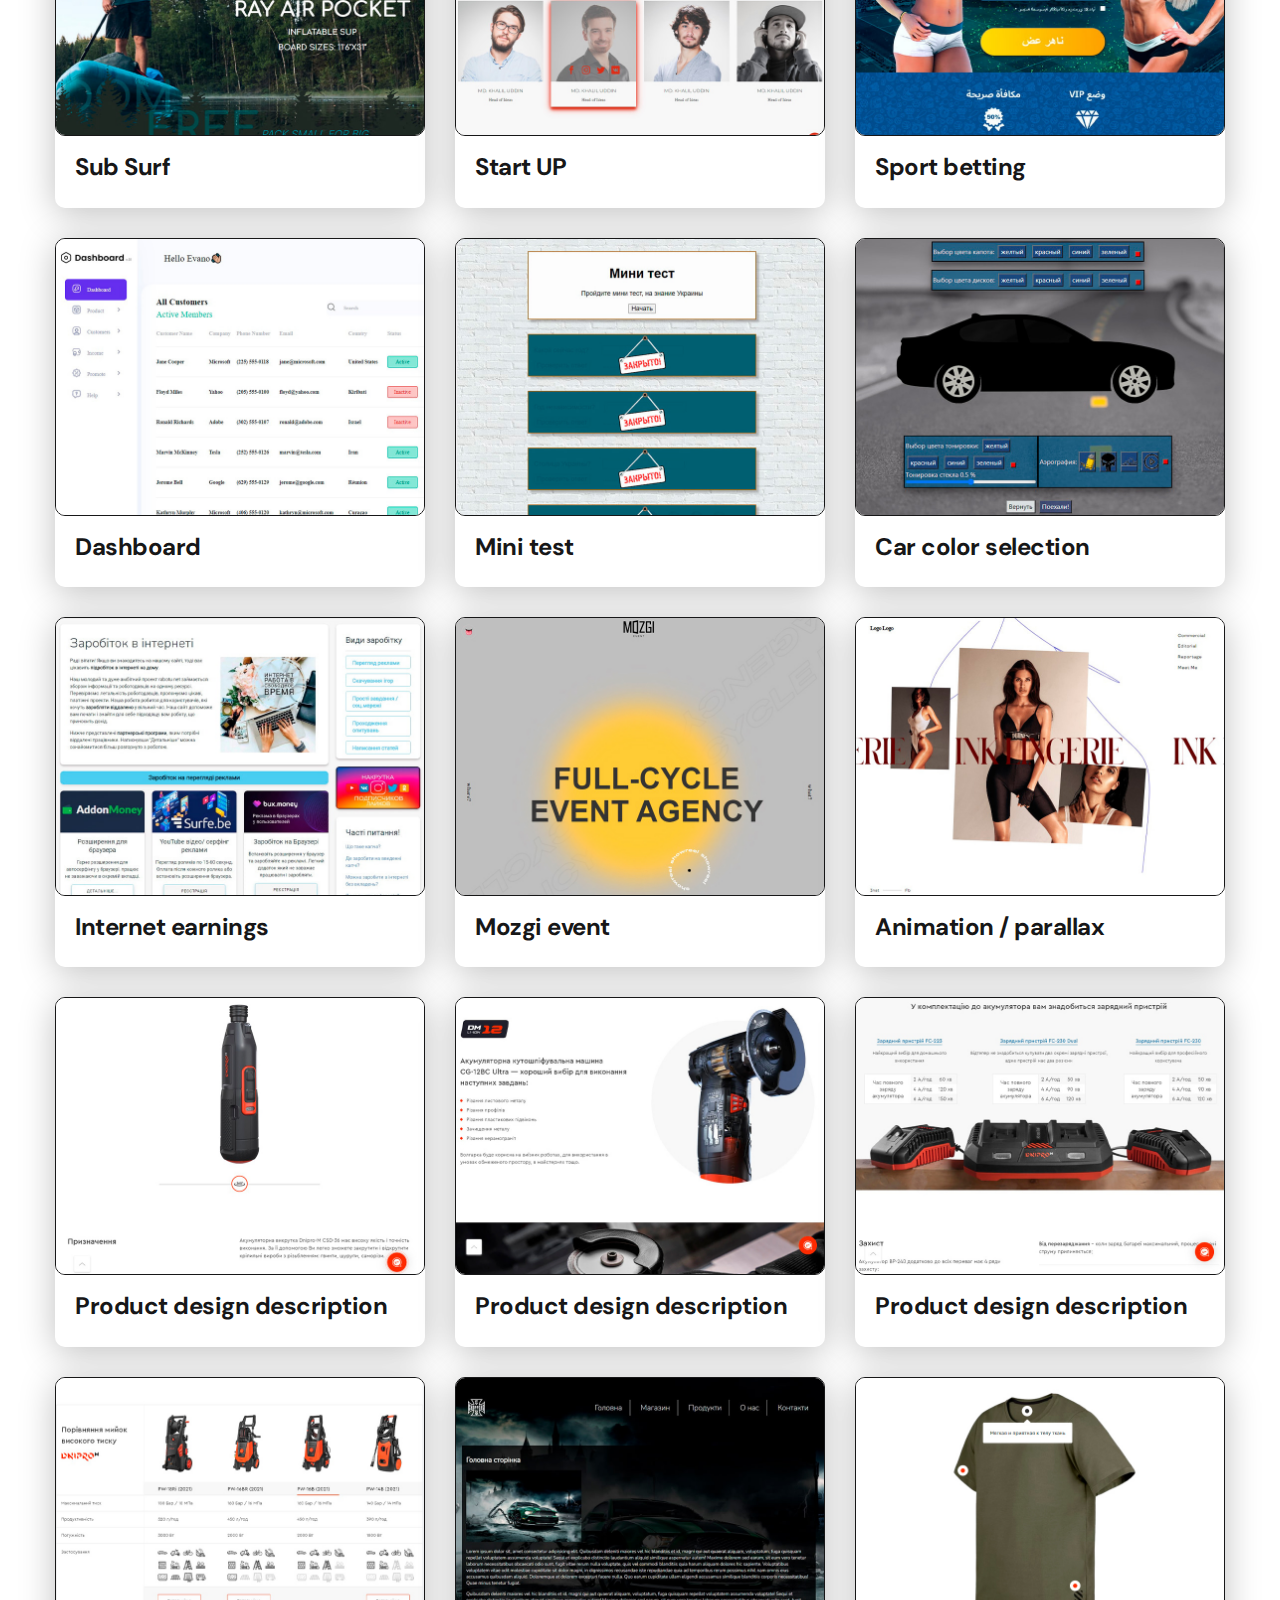
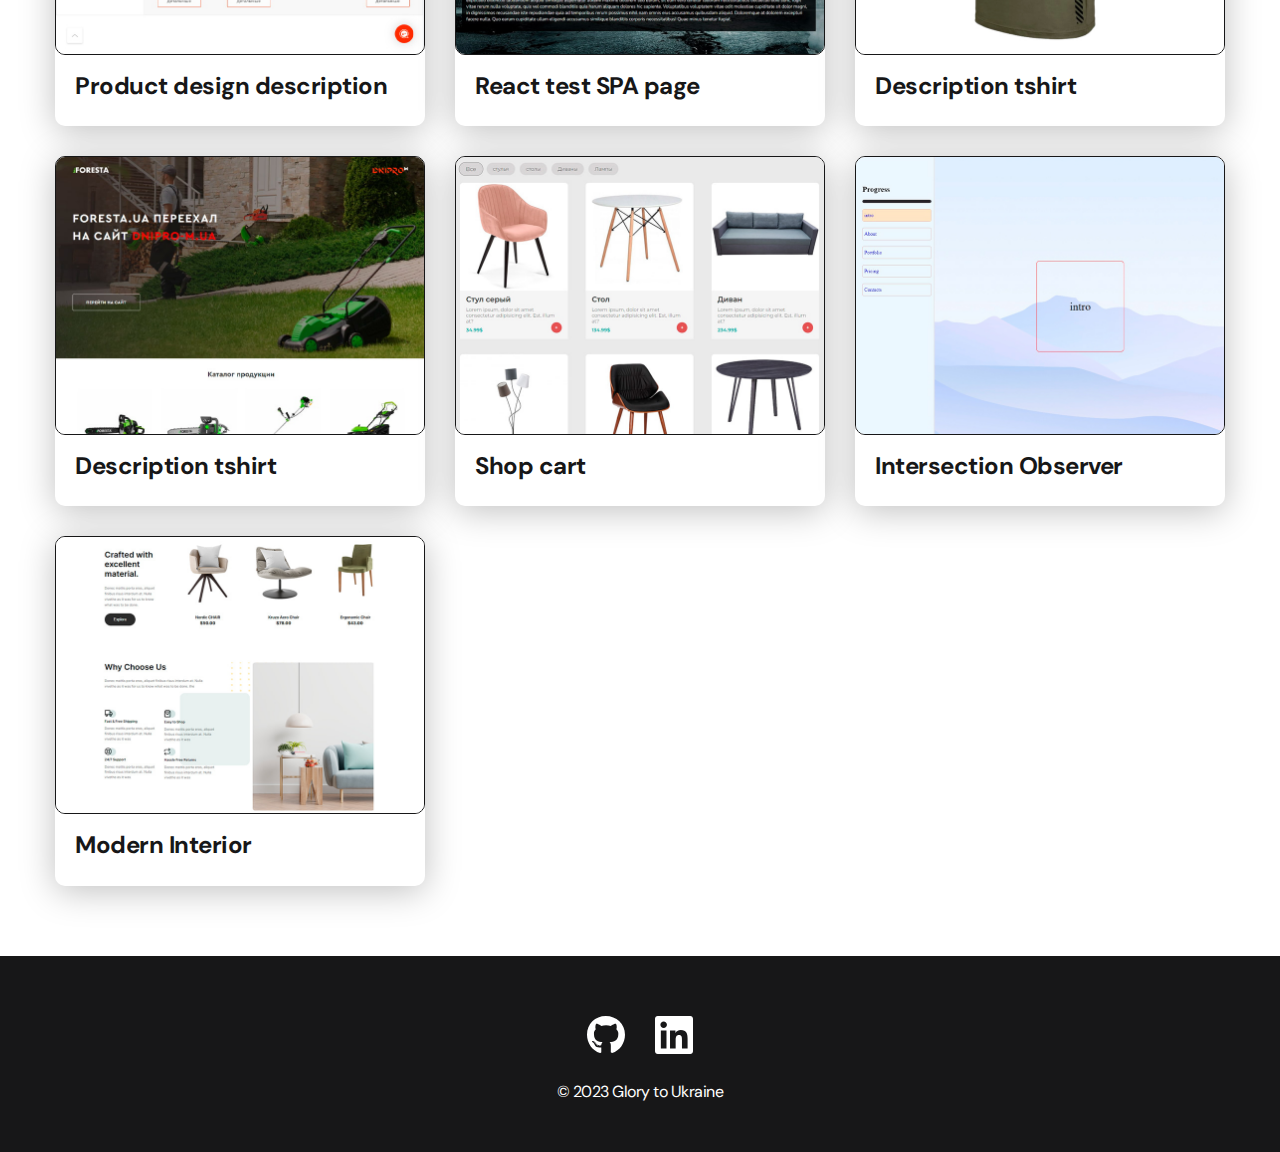
==== commit a5ff7625: "sd" ====
--- a/index.html
+++ b/index.html
@@ -38,8 +38,7 @@
             <div class="header__text">
                 <p>with passion for learning and creating.</p>
             </div>
-            <a href="https://drive.google.com/file/d/1zaoVN1voGxiBpjt9CUB7BHDy22z8QCpL/view?usp=share_link" target="_blank"
-                class="btn">Download
+            <a href="https://drive.google.com/file/d/1NIpWH5_EdXiKl3uUSneygwjNL5Icr-Mm/view" target="_blank" class="btn">Download
                 CV</a>
         </div>
     </header>
@@ -66,10 +65,8 @@
             <div class="footer__wrapper">
                 <ul class="social">
 
-                    <li class="social__item"><a target="_blank" href="https://github.com/dima-kulikov"><img src="./img/icons/github.svg"
-                                alt="icon"></a></li>
-                    <li class="social__item"><a target="_blank" href="https://www.linkedin.com/in/dmitriy-kulikov-1373651aa/"><img
-                                src="./img/icons/linkedIn.svg" alt="icon"></a></li>
+                    <li class="social__item"><a target="_blank" href="https://github.com/dima-kulikov"><img src="./img/icons/github.svg" alt="icon"></a></li>
+                    <li class="social__item"><a target="_blank" href="https://www.linkedin.com/in/dmitriy-kulikov-1373651aa/"><img src="./img/icons/linkedIn.svg" alt="icon"></a></li>
                 </ul>
 
                 <div class="copyright">
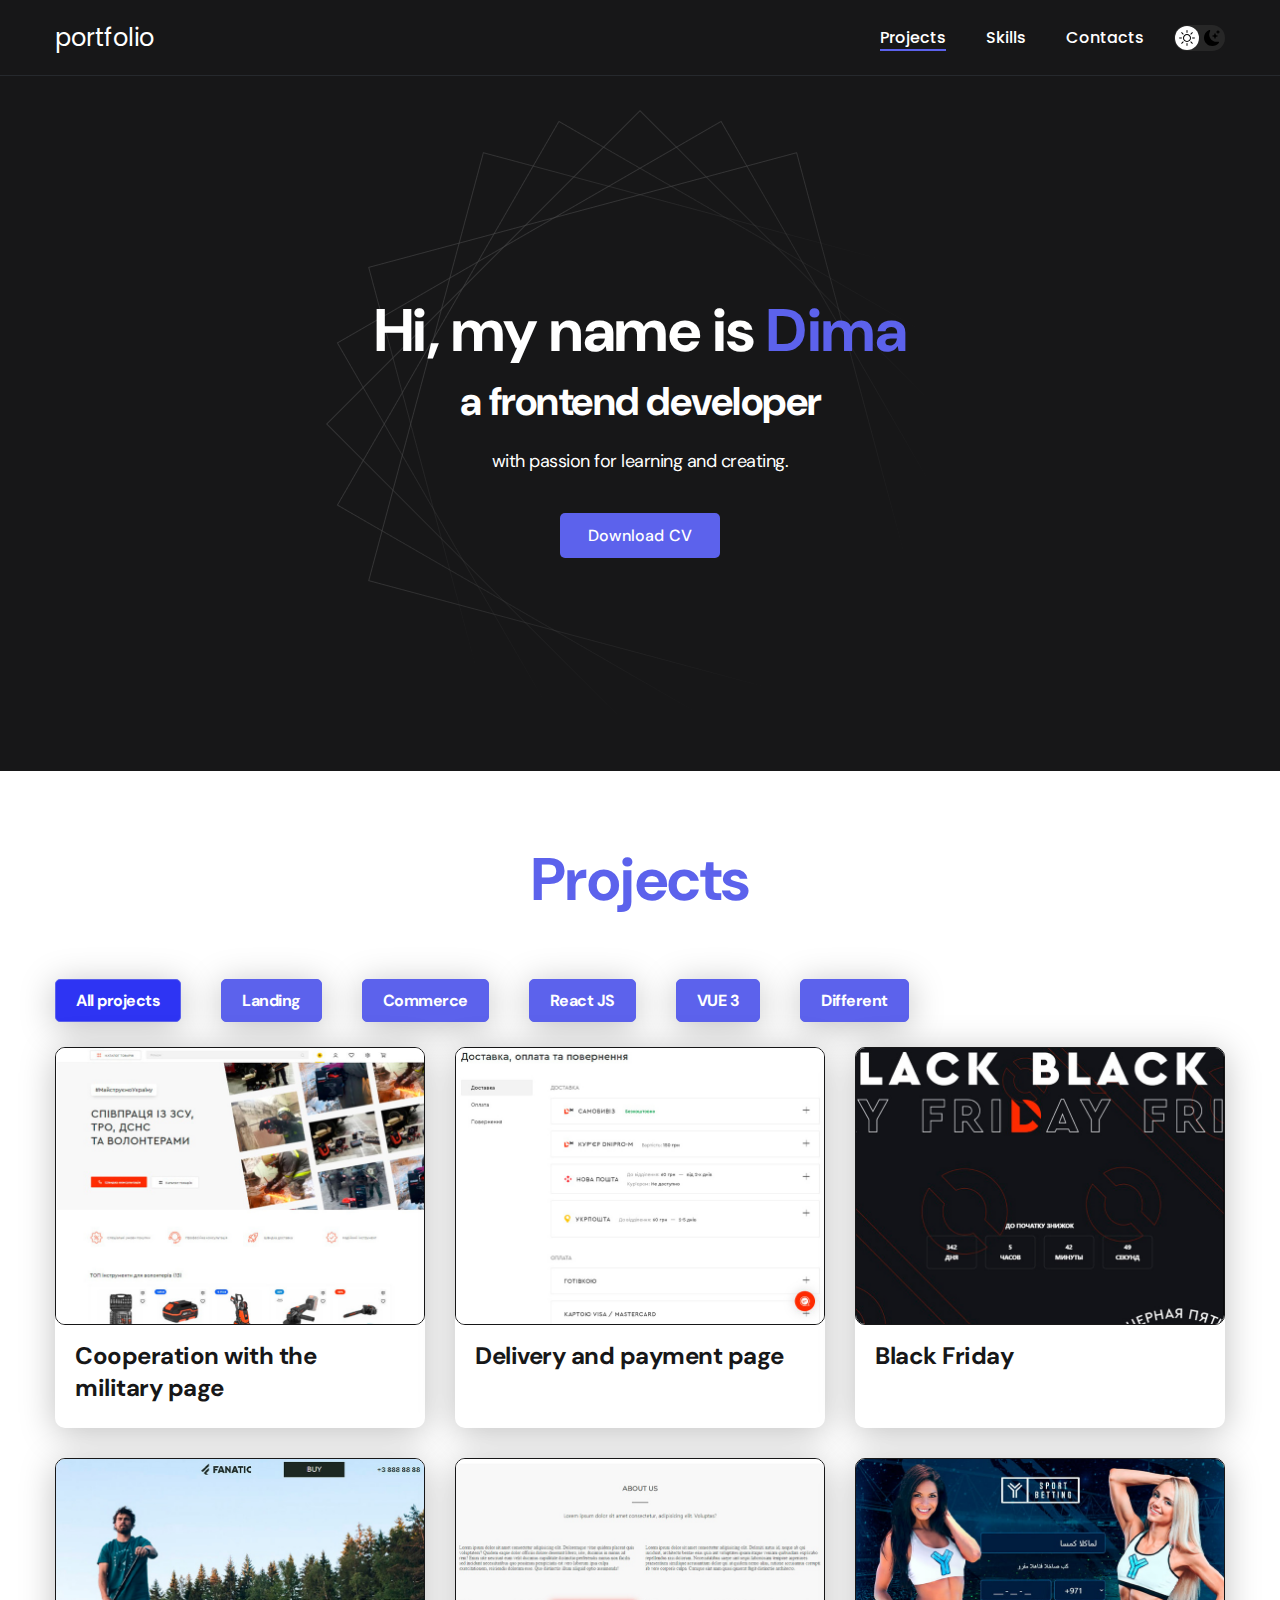
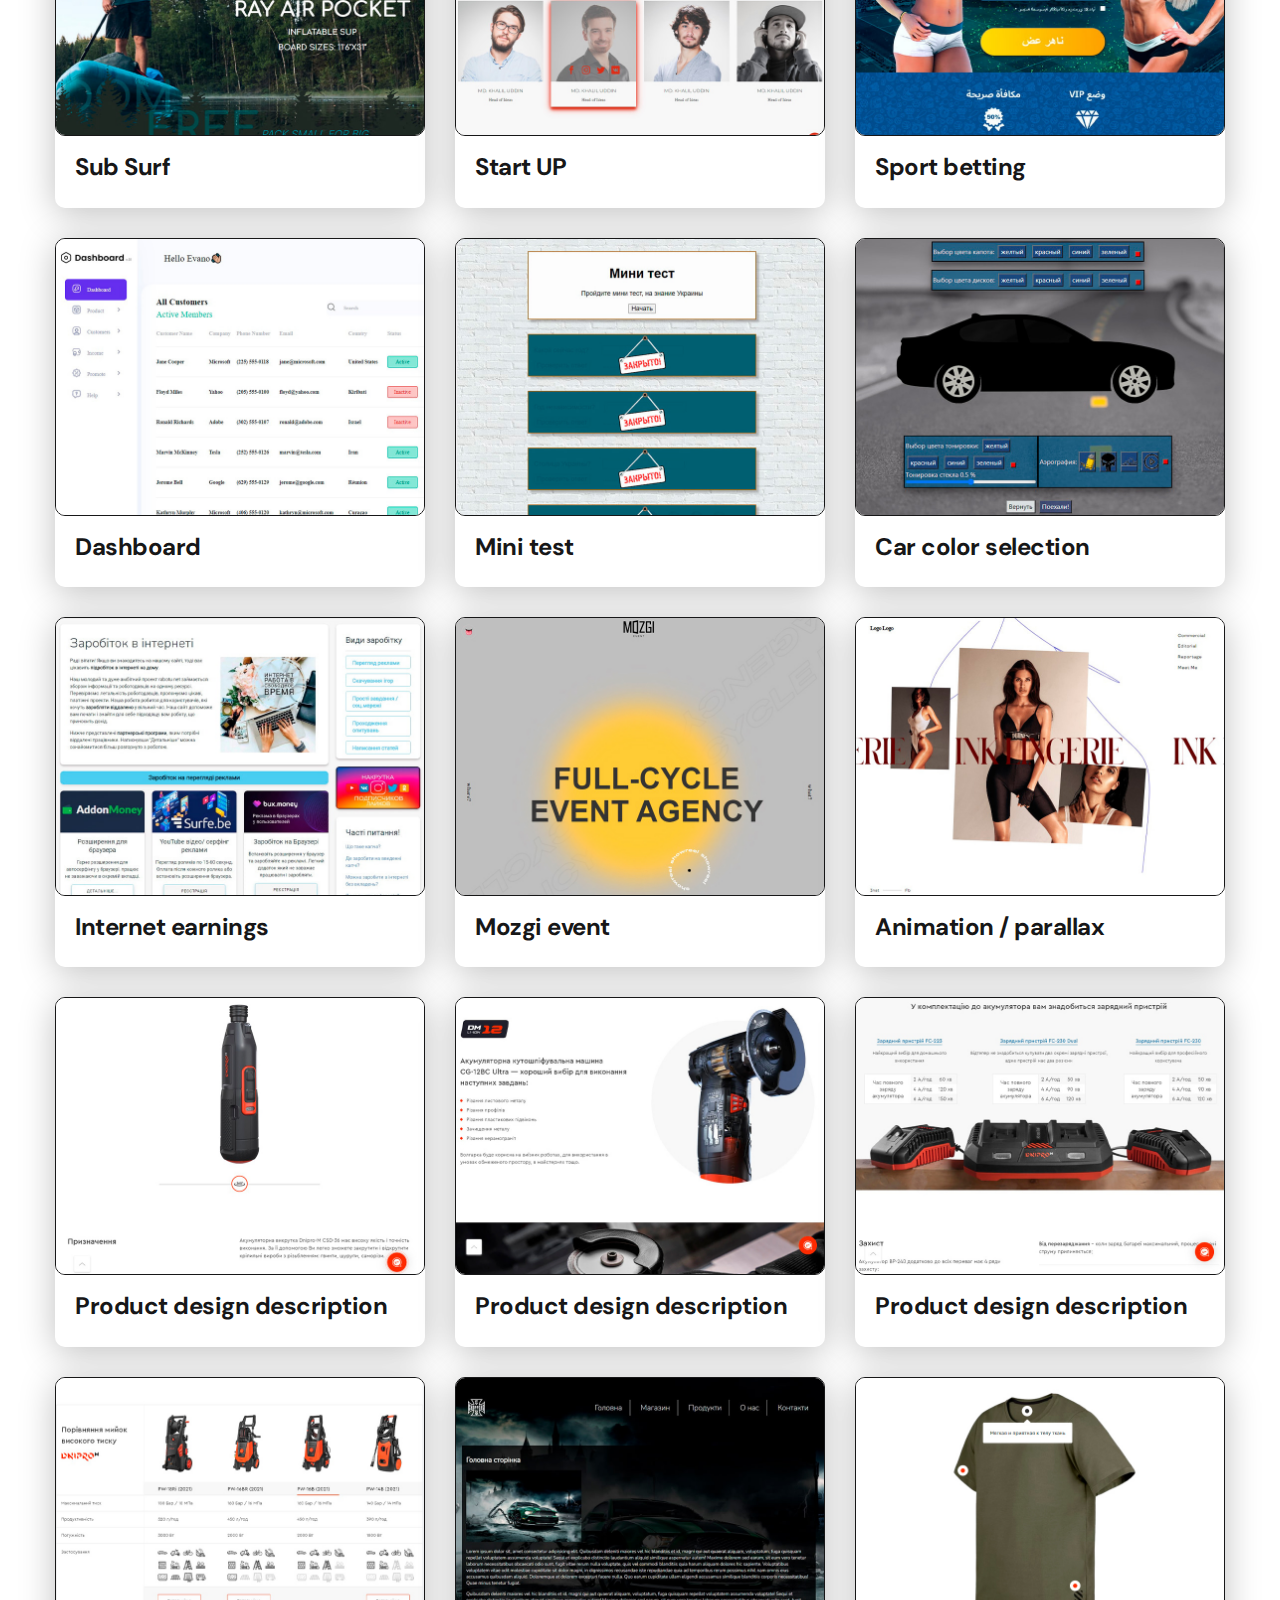
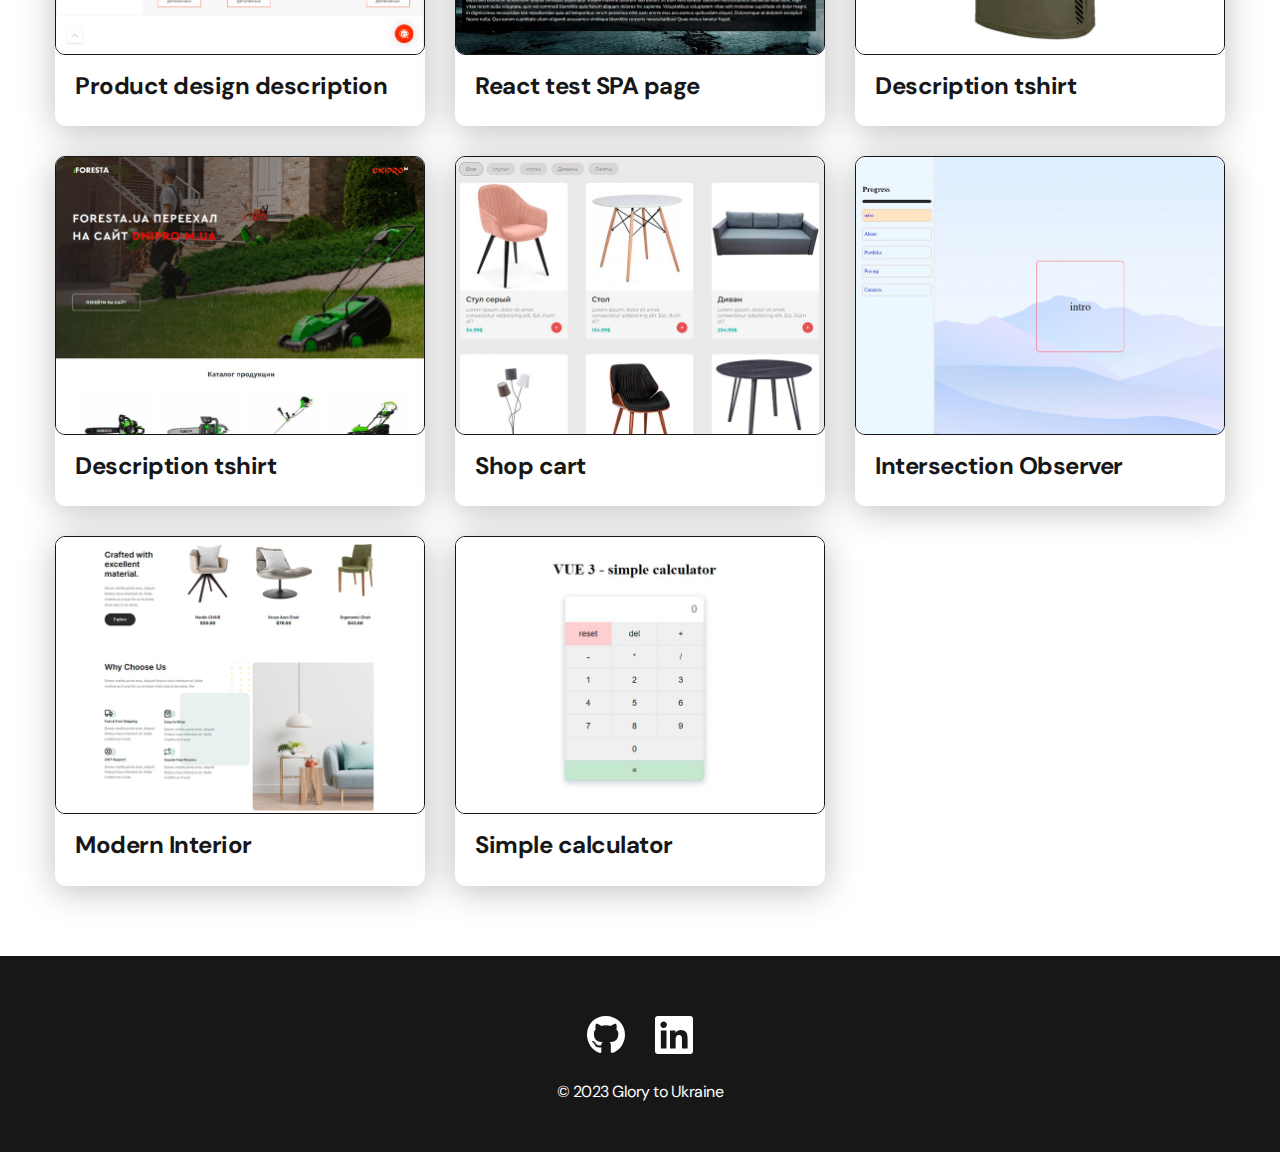
==== commit 390cf82a: "fdf" ====
--- a/index.html
+++ b/index.html
@@ -52,6 +52,7 @@
                 <li class="projects__filter--item">Landing</li>
                 <li class="projects__filter--item">Commerce</li>
                 <li class="projects__filter--item">React JS</li>
+                <li class="projects__filter--item">VUE 3</li>
                 <li class="projects__filter--item">Different</li>
             </ul>
 
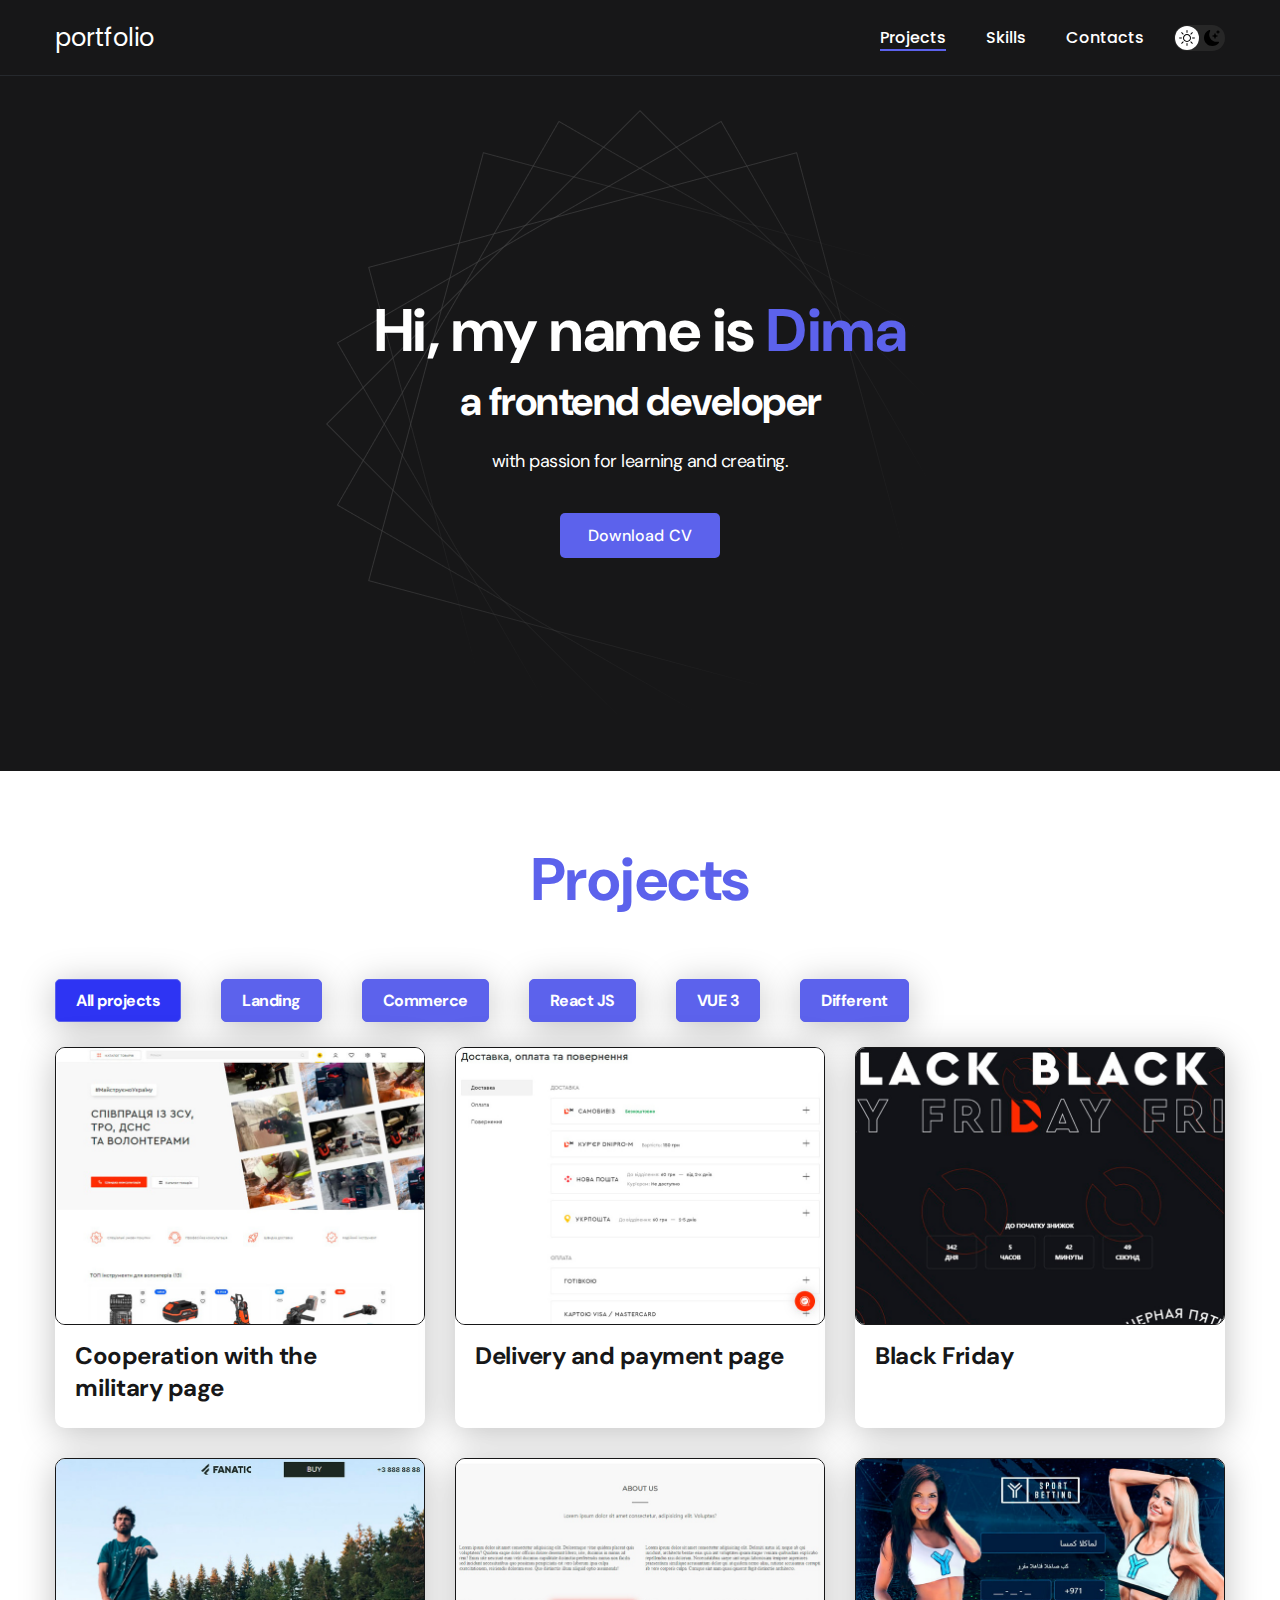
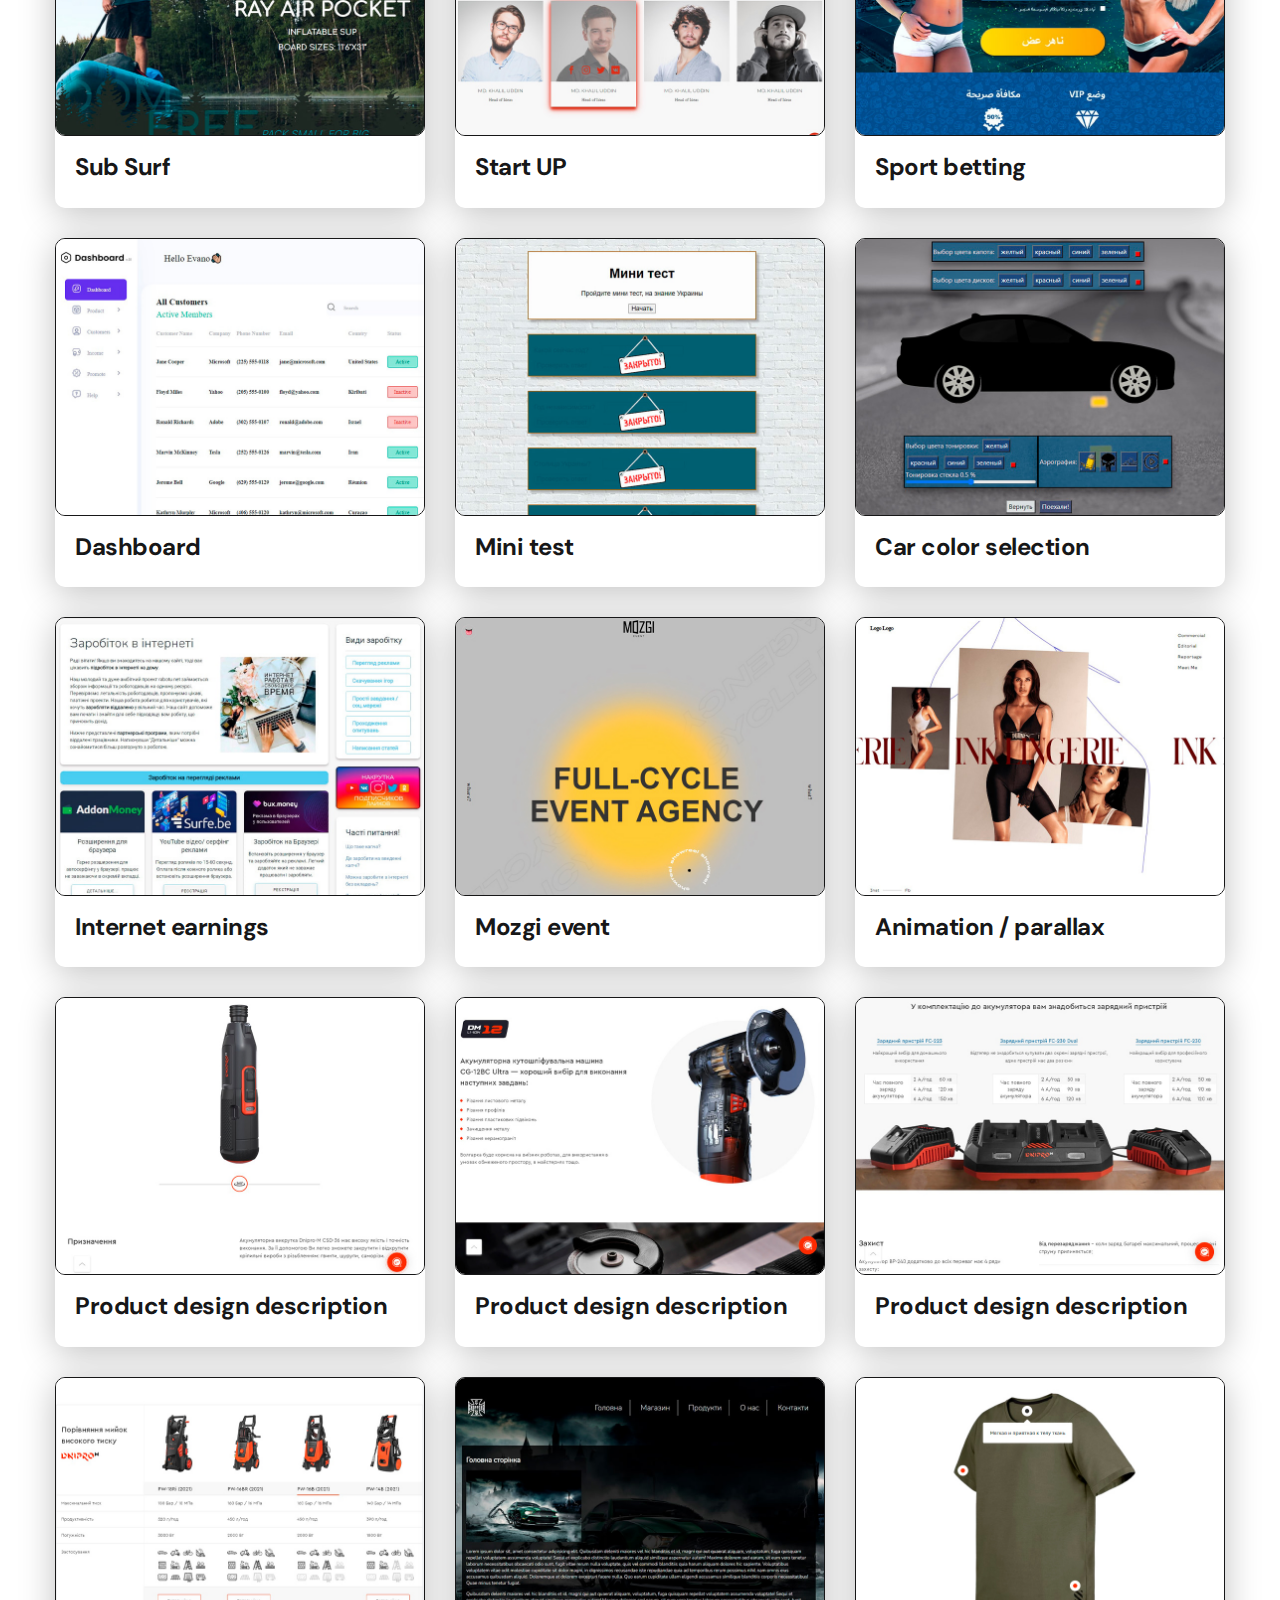
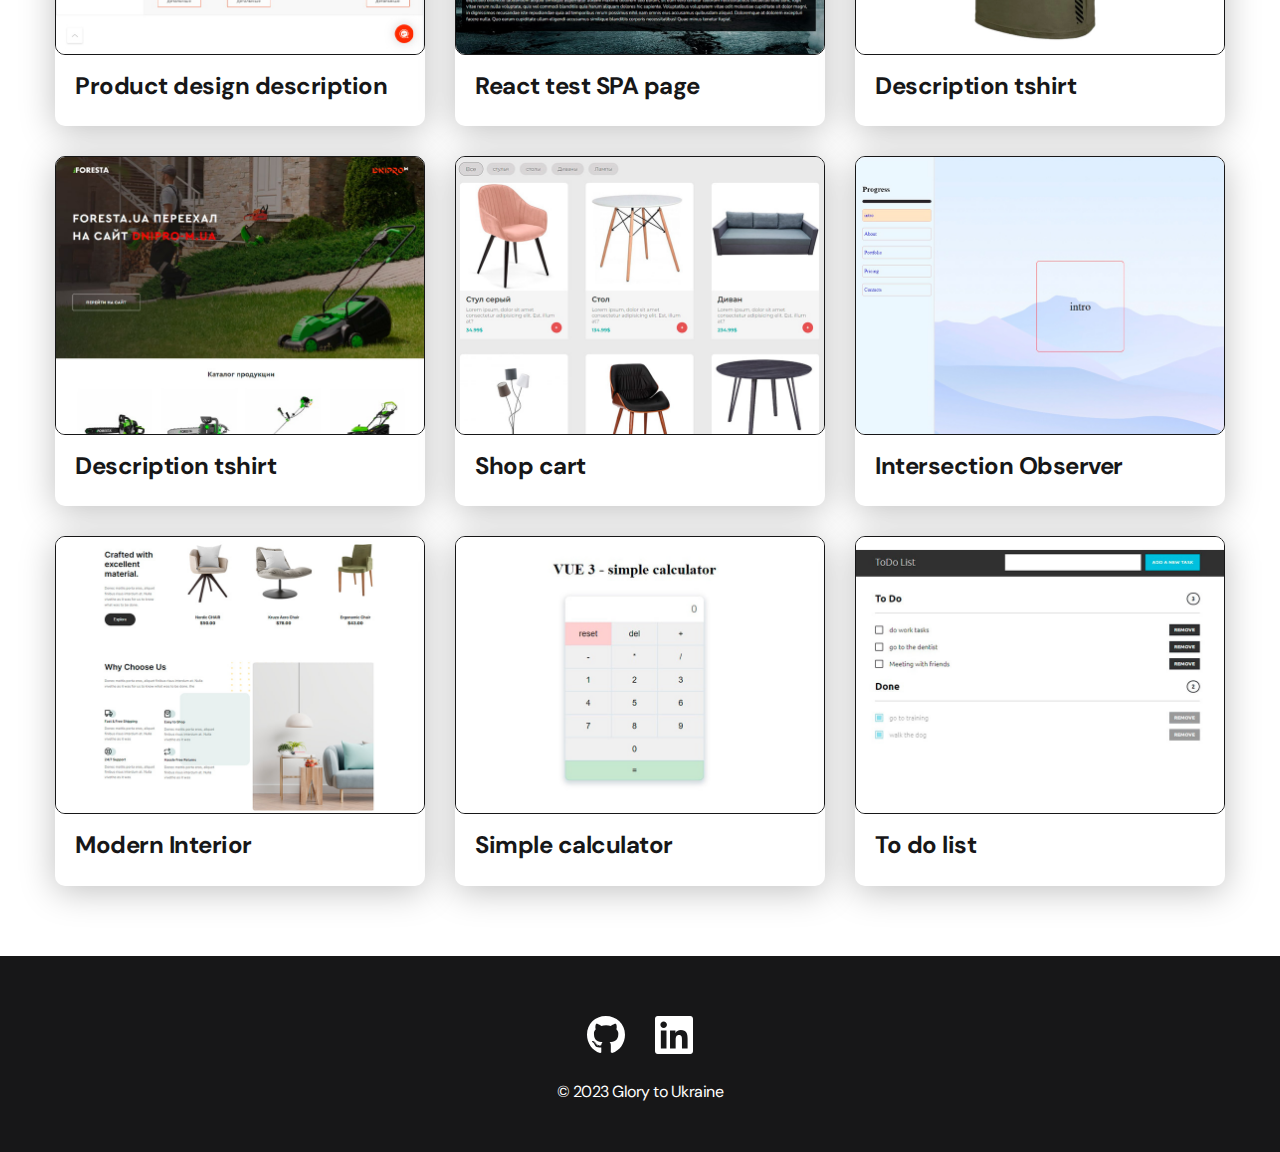
==== commit e1ec60c0: "авп" ====
--- a/index.html
+++ b/index.html
@@ -38,7 +38,7 @@
             <div class="header__text">
                 <p>with passion for learning and creating.</p>
             </div>
-            <a href="https://drive.google.com/file/d/1NIpWH5_EdXiKl3uUSneygwjNL5Icr-Mm/view" target="_blank" class="btn">Download
+            <a href="https://drive.google.com/file/d/1YK-iJ4gseUrNVvghfoqfL0ghx1sX1PZL/view" target="_blank" class="btn">Download
                 CV</a>
         </div>
     </header>
